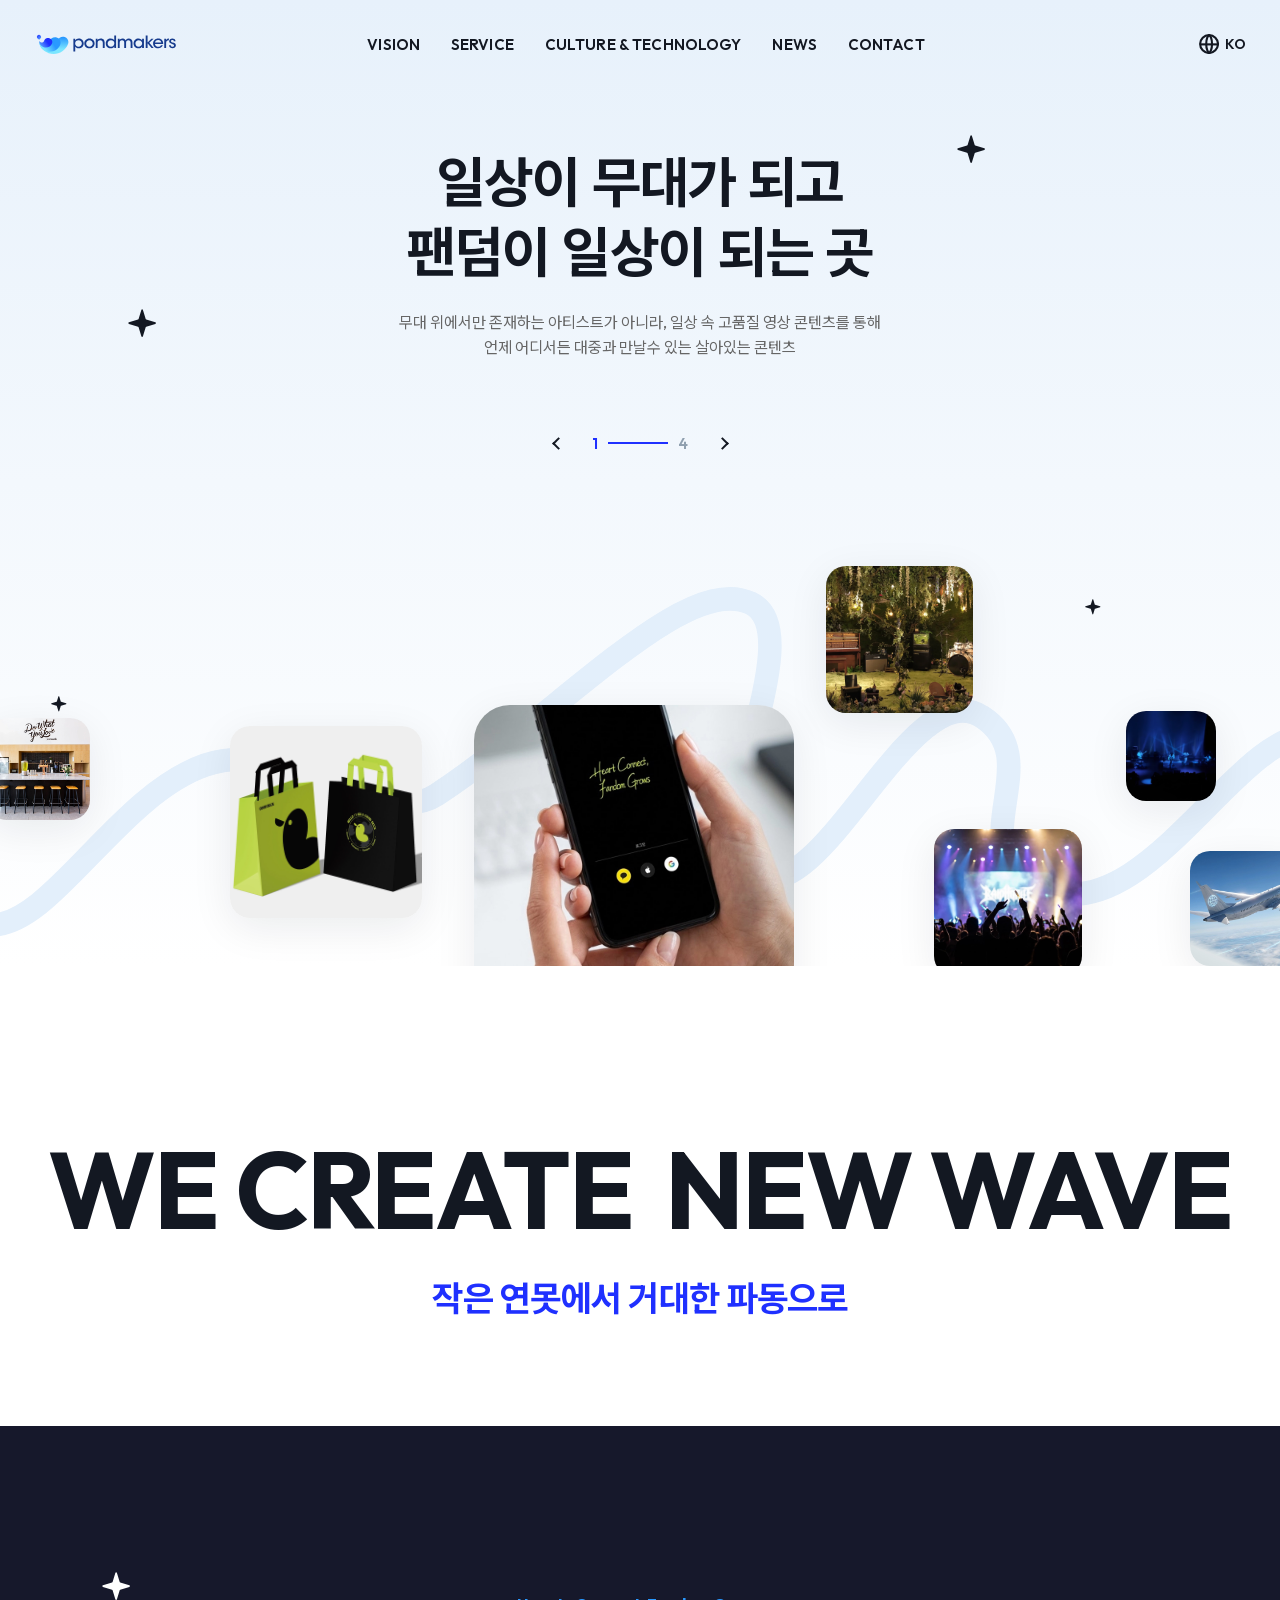
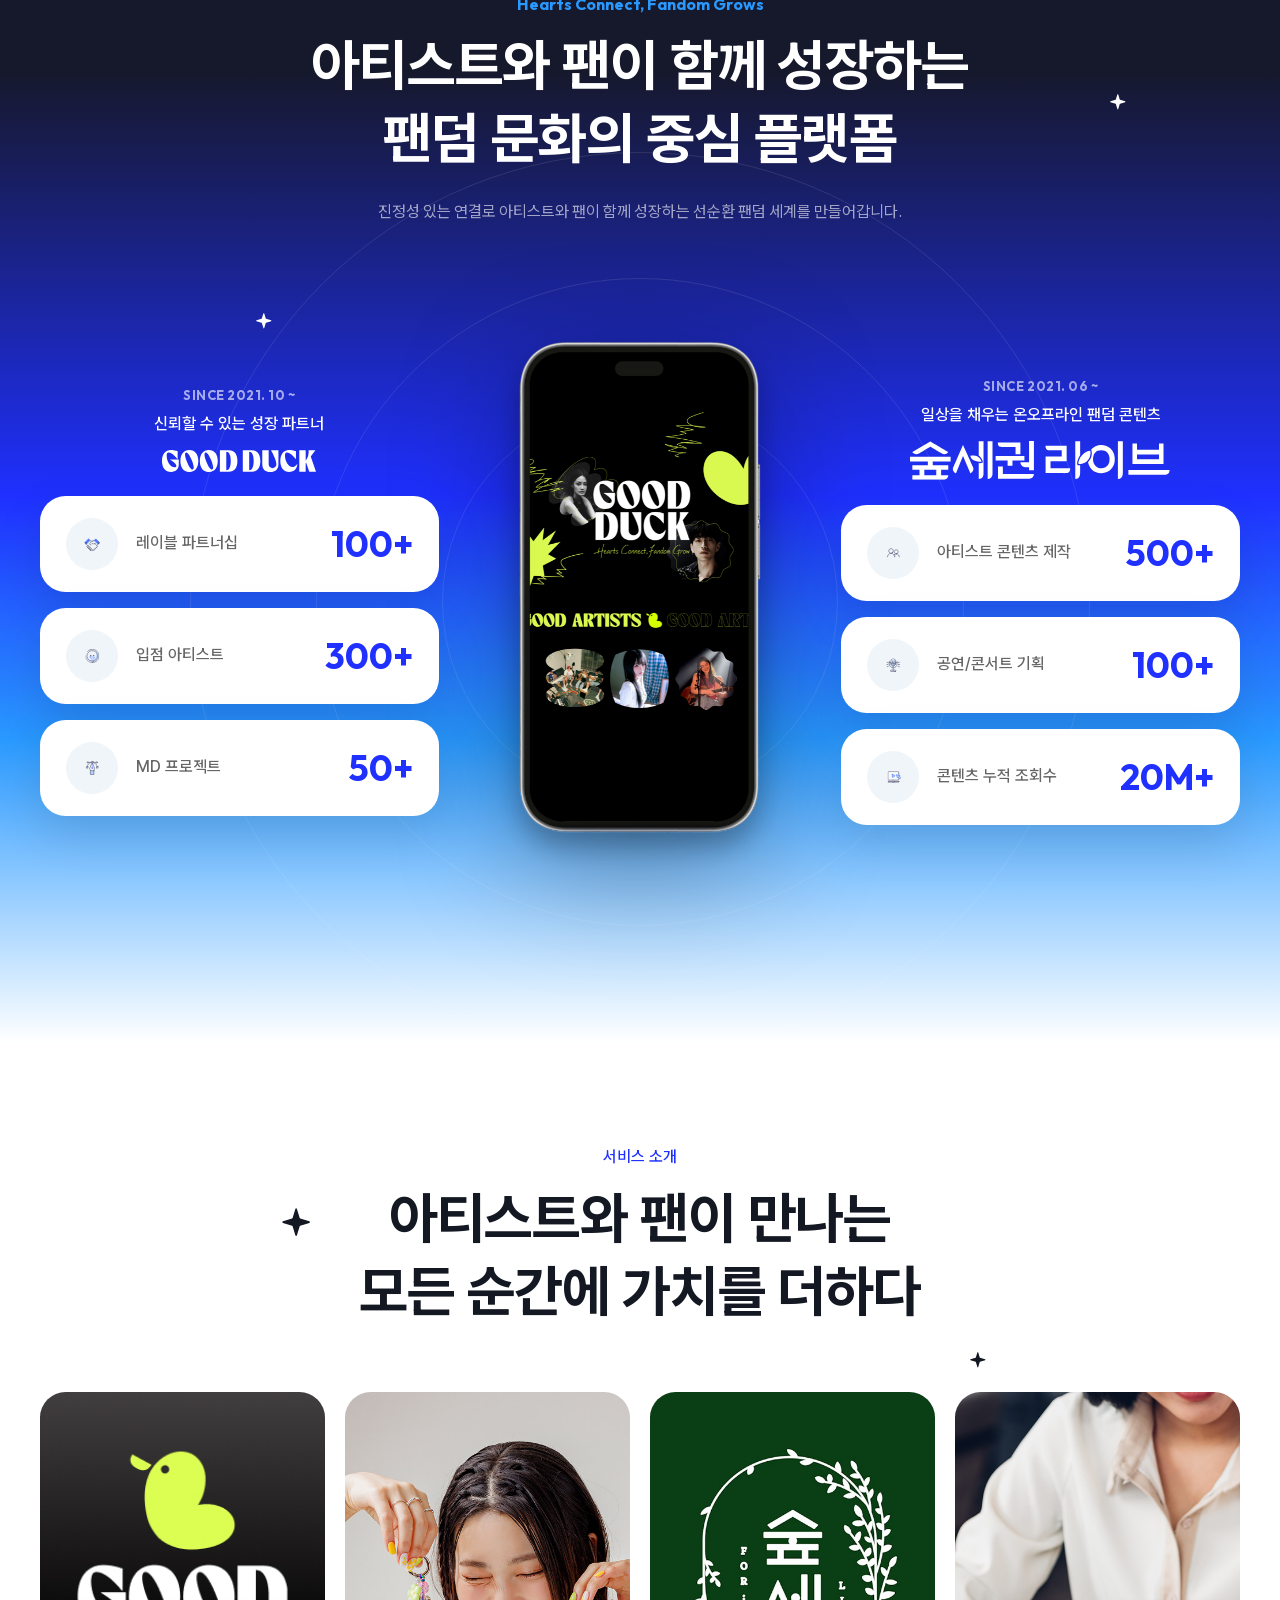
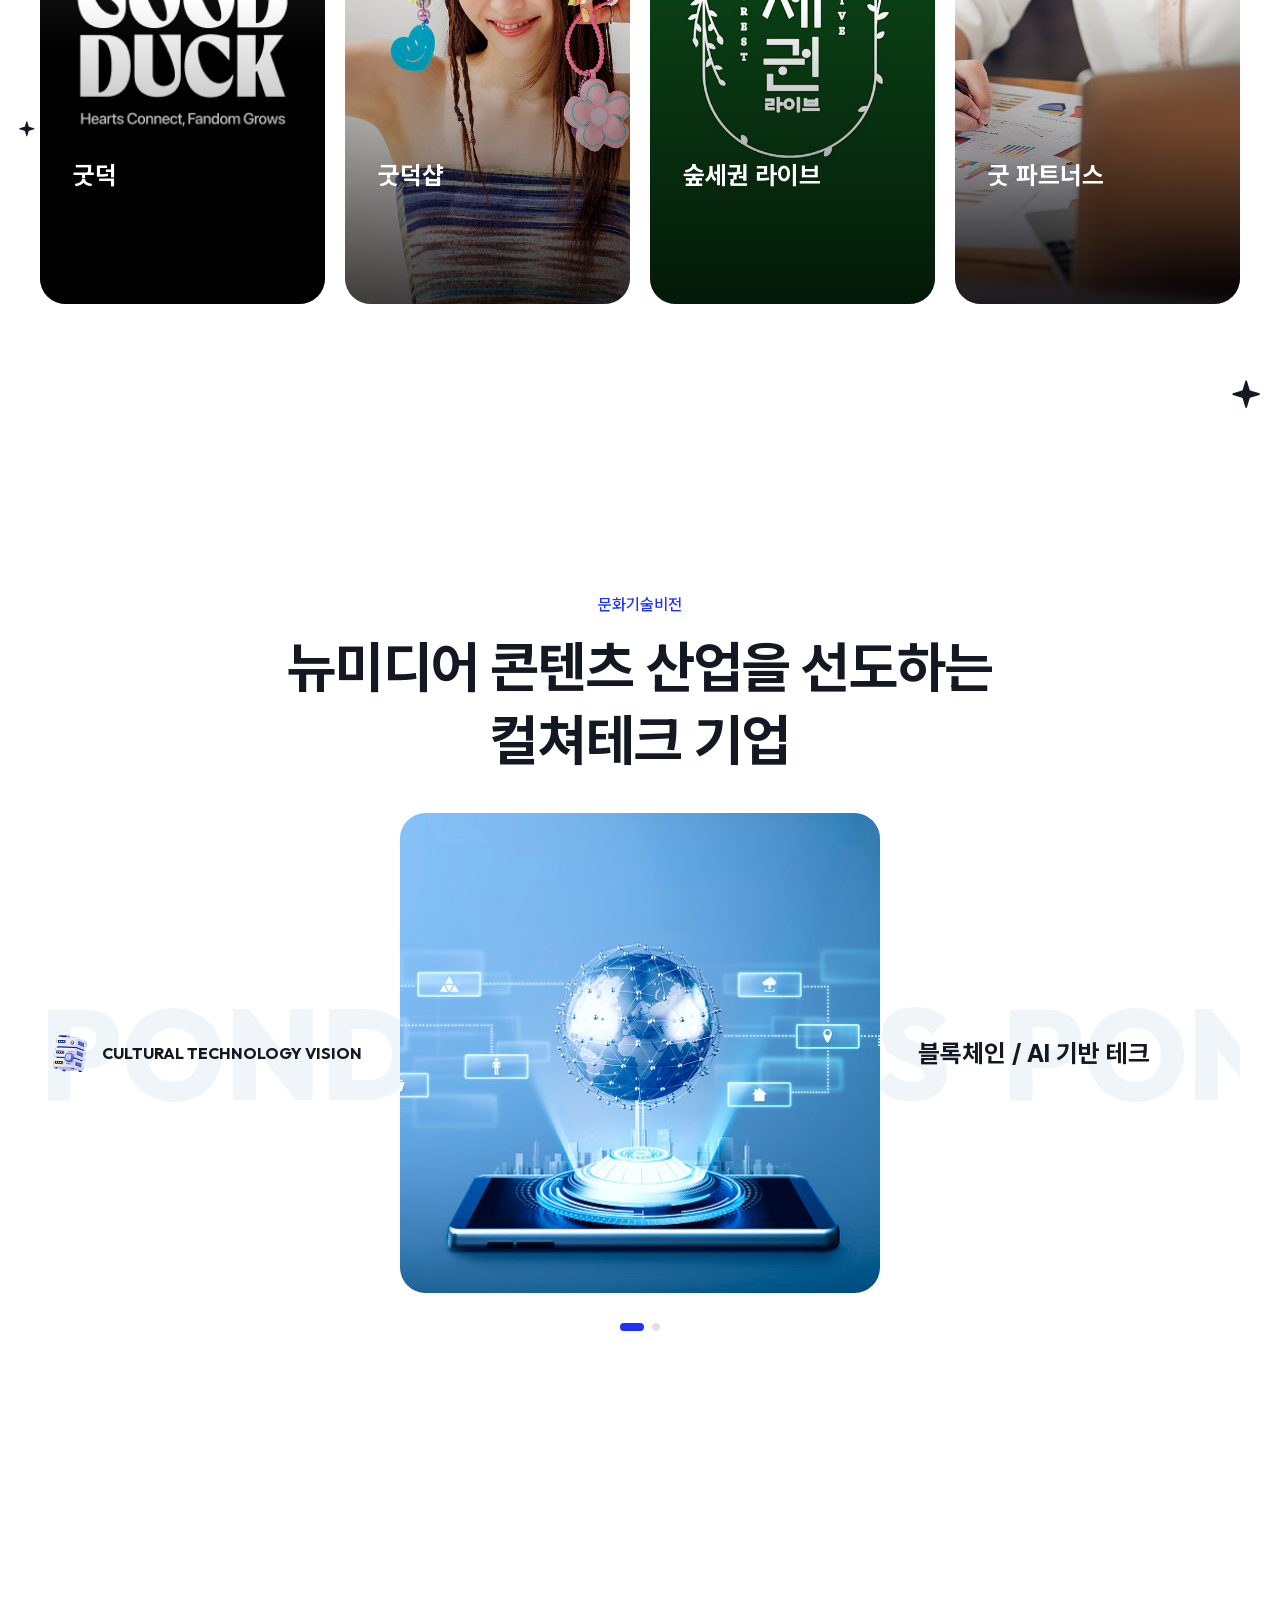
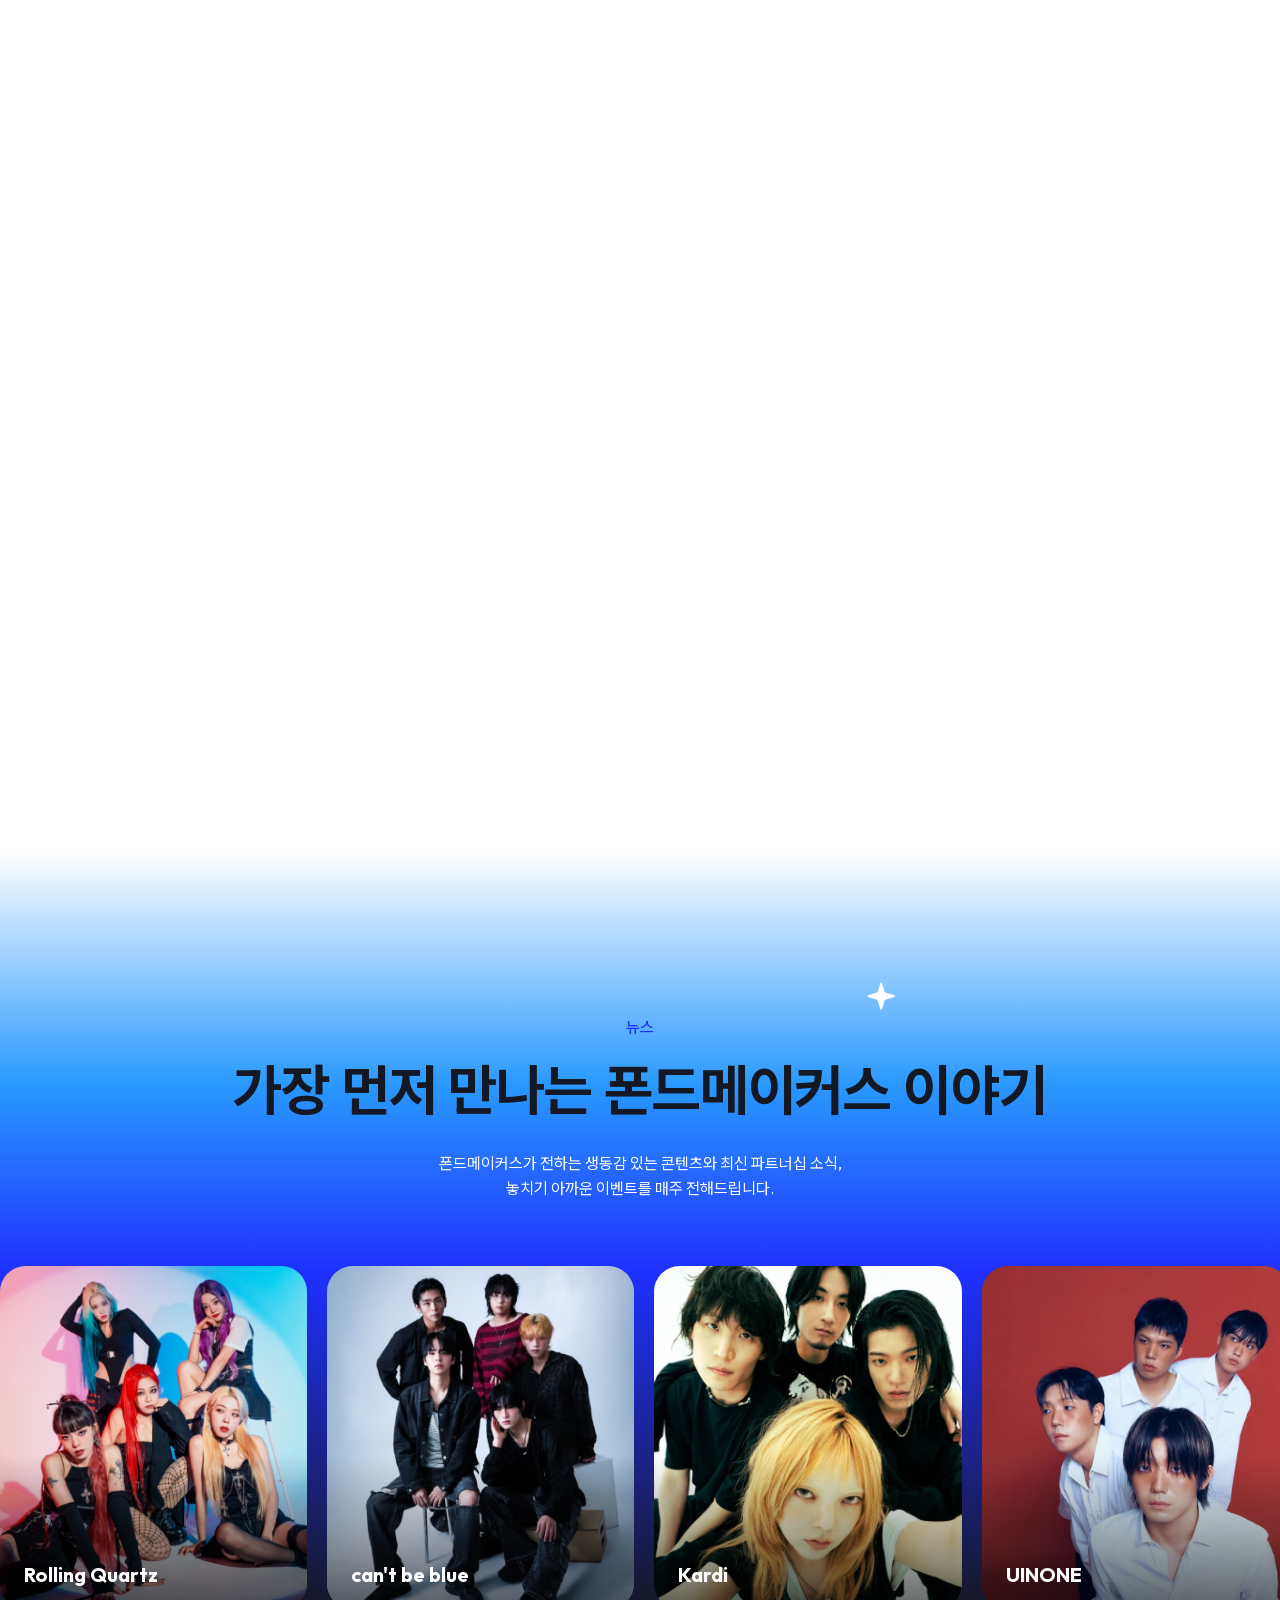
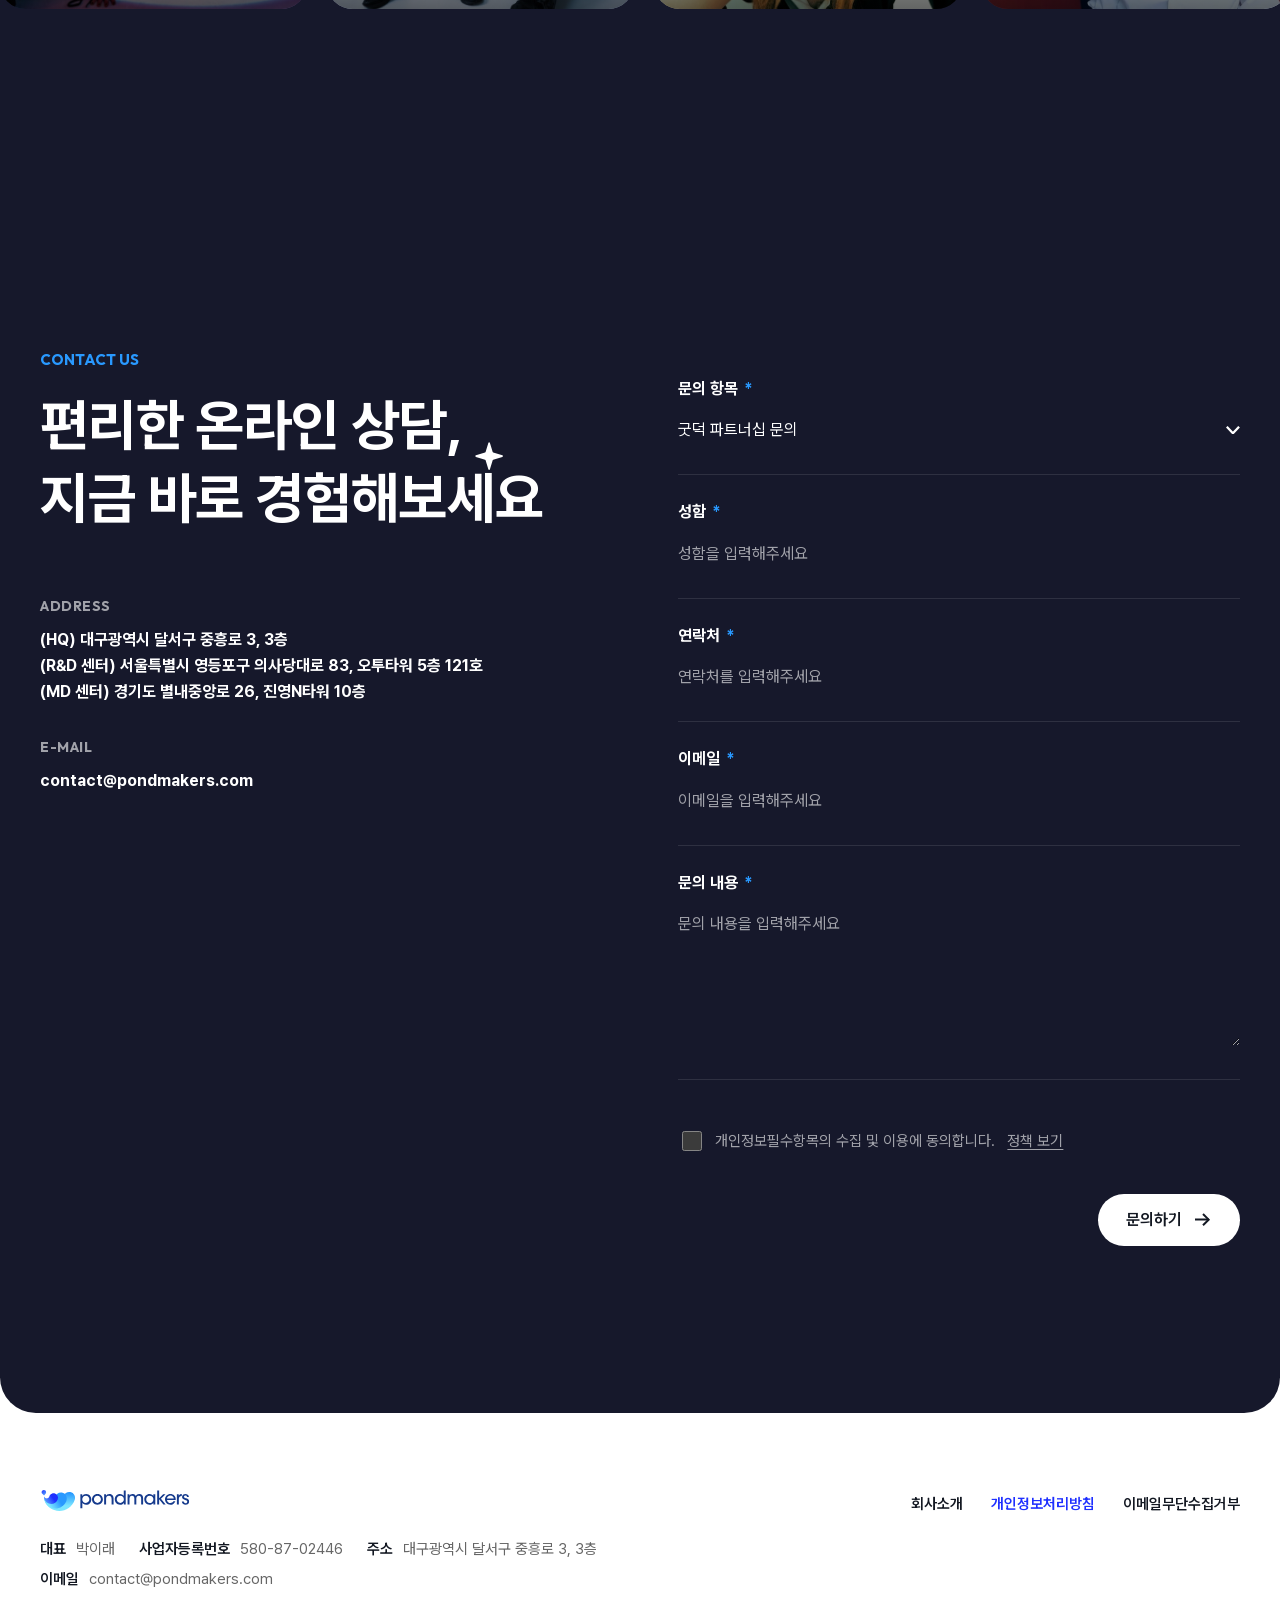
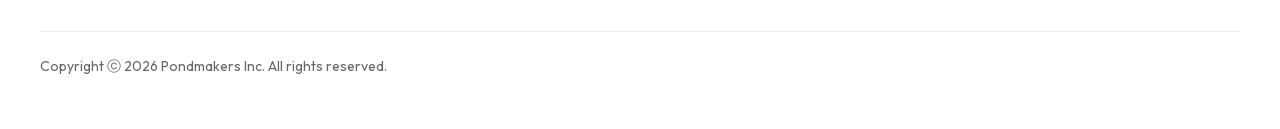
==== index.html @ 94e88de2 "서비스 소개 굿덕 카드 이미지 교체 좁은 화면에서는 로고가 설명 글과 겹치지 않게 카드 위쪽에 작게 둔다.  Co-Authored-By: Claude Opus 5.5 <norepl" ====
<!doctype html>
<html lang="ko" data-lang="ko" data-root="">
<head>
<meta charset="utf-8">
<meta name="viewport" content="width=device-width, initial-scale=1">
<meta name="format-detection" content="telephone=no, address=no, email=no">
<title data-copy="A-01">폰드메이커스</title>
<meta name="description" data-copy="A-02" content="일상이 무대가 되고 팬덤이 일상이 되는 곳. 아티스트와 팬이 함께 성장하는 팬덤 문화 플랫폼 굿덕, 굿덕샵, 숲세권 라이브를 만드는 컬쳐테크 기업 폰드메이커스입니다.">
<link rel="canonical" href="https://www.pondmakers.com/">
<link rel="alternate" hreflang="ko" href="https://www.pondmakers.com/">
<link rel="alternate" hreflang="en" href="https://www.pondmakers.com/en/">
<link rel="alternate" hreflang="ja" href="https://www.pondmakers.com/ja/">
<link rel="alternate" hreflang="x-default" href="https://www.pondmakers.com/en/">
<meta property="og:type" content="website">
<meta property="og:locale" content="ko_KR">
<meta property="og:site_name" data-copy="A-03" content="폰드메이커스">
<meta property="og:title" data-copy="A-03" content="폰드메이커스">
<meta property="og:description" data-copy="A-04" content="작은 연못에서 시작해, 세상을 뒤흔드는 거대한 파동으로.">
<meta property="og:image" content="https://www.pondmakers.com/assets/logo/og-img.jpg">
<meta name="twitter:card" content="summary_large_image">
<meta name="theme-color" content="#FFFFFF" media="(prefers-color-scheme: light)">
<meta name="theme-color" content="#0E1020" media="(prefers-color-scheme: dark)">
<meta name="color-scheme" content="light dark">
<link rel="icon" href="assets/logo/favicon.png">
<link rel="apple-touch-icon" href="assets/logo/favicon.png">
<link rel="preload" href="assets/fonts/outfit/outfit-latin.woff2" as="font" type="font/woff2" crossorigin>
<link rel="stylesheet" href="styles.css">
<style>
/* ---------- 머리글 ---------- */
.hd { position: fixed; inset: 0 0 auto; z-index: 50; padding-top: 12px; transition: padding .4s var(--ease); }
.hd-inner { width: min(1440px, calc(100% - 24px)); margin-inline: auto; height: 64px; padding: 0 12px 0 24px; display: flex; align-items: center; gap: 24px; border-radius: var(--radius-pill); transition: background .4s, box-shadow .4s, width .5s var(--ease); }
.hd.scrolled .hd-inner { width: min(1100px, calc(100% - 24px)); background: var(--glass); box-shadow: var(--shadow-float); backdrop-filter: blur(10px); -webkit-backdrop-filter: blur(10px); }
.logo { flex: none; width: 140px; }
.logo img { width: 100%; height: auto; }
.gnb { flex: 1; display: flex; justify-content: center; gap: clamp(16px, 2.4vw, 40px); }
.gnb a { font: 600 var(--t-15)/1 var(--font-en); color: var(--title); letter-spacing: .01em; padding: 8px 0; position: relative; }
.gnb a::after { content: ""; position: absolute; left: 0; right: 0; bottom: 0; height: 2px; background: var(--accent); transform: scaleX(0); transition: transform .3s var(--ease); }
.gnb a:hover::after, .gnb a.on::after { transform: scaleX(1); }
.hd-side { flex: none; width: 140px; display: flex; justify-content: flex-end; align-items: center; gap: 4px; }
/* 언어 선택: 원본처럼 지구 모양 단추 → KO·EN·JP 목록 */
.lang { position: relative; }
.lang-btn { height: 44px; padding: 0 10px; border: 0; background: none; display: inline-flex; align-items: center; gap: 6px; color: var(--title); font: 600 var(--t-14)/1 var(--font-en); border-radius: var(--radius-pill); }
.lang-btn i { width: 20px; height: 20px; background: currentColor; -webkit-mask: url(assets/img/ic-lang.svg) center/contain no-repeat; mask: url(assets/img/ic-lang.svg) center/contain no-repeat; }
.lang-btn:hover { background: var(--surface); }
.lang-list { position: absolute; right: 0; top: calc(100% + 8px); min-width: 96px; padding: 6px; border-radius: var(--radius-20); background: var(--card); box-shadow: var(--shadow-float); border: 1px solid var(--line-soft); display: grid; gap: 2px; z-index: 5; }
.lang-list[hidden] { display: none; }
.lang-list a { display: block; padding: 10px 14px; border-radius: 12px; font: 600 var(--t-14)/1 var(--font-en); color: var(--text); }
.lang-list a:hover { background: var(--surface); color: var(--title); }
.lang-list a[aria-current="true"] { color: var(--accent); }
.menu-btn { display: none; width: 44px; height: 44px; border: 0; background: none; position: relative; }
.menu-btn span, .menu-btn::before, .menu-btn::after { content: ""; position: absolute; left: 11px; right: 11px; height: 2px; background: var(--title); border-radius: 2px; transition: transform .3s, opacity .3s; }
.menu-btn::before { top: 15px; } .menu-btn span { top: 21px; } .menu-btn::after { top: 27px; }
.menu-open .menu-btn::before { transform: translateY(6px) rotate(45deg); }
.menu-open .menu-btn span { opacity: 0; }
.menu-open .menu-btn::after { transform: translateY(-6px) rotate(-45deg); }

/* ---------- 1. 첫 화면 ---------- */
/* 사진 묶음 높이(38vw)만큼 키워 문구와 겹치지 않게 한다 */
.visual { position: relative; min-height: max(760px, 100svh, calc(480px + 38vw)); padding-top: calc(var(--header-h) + clamp(40px, 7vh, 90px)); background: var(--sky-fade); overflow: hidden; }
.visual .deco i:nth-child(1) { left: 10%; top: 32%; } .visual .deco i:nth-child(2) { right: 23%; top: 14%; }
.visual .deco i:nth-child(3) { left: 4%; top: 72%; } .visual .deco i:nth-child(4) { right: 14%; top: 62%; }
.slides { position: relative; z-index: 2; text-align: center; min-height: clamp(210px, 22vw, 260px); }
.slide { position: absolute; inset: 0; opacity: 0; visibility: hidden; transition: opacity .8s var(--ease), visibility .8s; }
.slide.on { opacity: 1; visibility: visible; }
.slide h1, .slide h2 { font: 700 var(--t-65)/1.25 var(--font-ko); letter-spacing: -0.02em; color: var(--title); }
.slide p { margin-top: 22px; font-size: var(--t-18); color: var(--text); }
.slide h1 span, .slide h2 span, .slide p span { display: inline-block; transform: translateY(30px); opacity: 0; transition: transform 1s var(--ease) .1s, opacity 1s var(--ease) .1s; }
.slide p span { transition-delay: .3s; }
.slide.on h1 span, .slide.on h2 span, .slide.on p span { transform: none; opacity: 1; }
.slide-ctrl { position: relative; z-index: 2; display: flex; justify-content: center; align-items: center; gap: 18px; margin-top: 18px; }
.slide-ctrl button { width: 36px; height: 36px; border: 0; background: none; padding: 0; display: grid; place-items: center; }
.slide-ctrl button::before { content: ""; width: 9px; height: 9px; border: solid var(--title); border-width: 0 0 2px 2px; transform: rotate(45deg); margin-left: 4px; }
.slide-ctrl .next::before { transform: rotate(-135deg); margin: 0 4px 0 0; }
.slide-count { display: flex; align-items: center; gap: 10px; font: 600 var(--t-15)/1 var(--font-en); color: var(--accent); }
.slide-count em { width: 60px; height: 2px; background: var(--line); position: relative; overflow: hidden; }
.slide-count em::after { content: ""; position: absolute; inset: 0; background: var(--accent); transform-origin: left; transform: scaleX(0); }
.slide-count.run em::after { animation: bar 5s linear forwards; }
@keyframes bar { to { transform: scaleX(1); } }
.slide-count b { font-weight: 600; color: var(--muted); }

.collage { position: absolute; left: 0; right: 0; bottom: 0; height: clamp(300px, 38vw, 560px); }
.collage svg { position: absolute; left: 0; bottom: 6%; width: 100%; height: auto; }
.collage svg path { stroke: var(--wave); stroke-dasharray: 3200; stroke-dashoffset: 3200; animation: draw 3s var(--ease) .3s forwards; }
@keyframes draw { to { stroke-dashoffset: 0; } }
.collage figure { position: absolute; overflow: hidden; opacity: 0; transform: translateY(60px); animation: rise 1.2s var(--ease) forwards; box-shadow: var(--shadow-float); }
.collage img { width: 100%; height: 100%; object-fit: cover; }
@keyframes rise { to { opacity: 1; transform: none; } }
/* 원본 배치: 왼쪽 아래 작은 사진부터 오른쪽 위 사진까지 */
.collage .p1 { left: -1%; bottom: 30%; width: 8%; aspect-ratio: 1; border-radius: var(--radius-20); animation-delay: .1s; }
.collage .p2 { left: 18%; bottom: 10%; width: 15%; aspect-ratio: 1; border-radius: var(--radius-20); animation-delay: .3s; }
.collage .p3 { left: 37%; bottom: -12%; width: 25%; aspect-ratio: 1; border-radius: var(--radius-40); animation-delay: .4s; }
.collage .p4 { left: 64.5%; bottom: 52%; width: 11.5%; aspect-ratio: 1; border-radius: var(--radius-20); animation-delay: .6s; }
.collage .p5 { left: 73%; bottom: -2%; width: 11.5%; aspect-ratio: 1; border-radius: var(--radius-20); animation-delay: .8s; }
.collage .p6 { right: 5%; bottom: 34%; width: 7%; aspect-ratio: 1; border-radius: var(--radius-20); animation-delay: 1s; }
.collage .p7 { right: -2%; bottom: 0; width: 9%; aspect-ratio: 1; border-radius: var(--radius-20); animation-delay: 1.1s; }

/* ---------- 2. 비전 ---------- */
.about-top { position: relative; padding: var(--space-xl) 0 var(--space-lg); text-align: center; overflow: hidden; }
.about-top .big { display: flex; justify-content: center; align-items: center; flex-wrap: wrap; gap: 0 .3em; font: 700 clamp(44px, 8.4vw, 150px)/1.05 var(--font-en); color: var(--title); letter-spacing: -0.02em; text-transform: uppercase; }
.about-top .big .ko { display: block; width: 100%; order: 3; margin-top: 28px; font: 700 var(--t-40)/1.4 var(--font-ko); letter-spacing: -0.02em; color: var(--accent); }
.about-bottom { position: relative; padding: var(--space-xl) 0 var(--space-xl); background: var(--gradient); color: var(--on-inverse); overflow: hidden; }
.about-bottom .deco i:nth-child(1) { left: 8%; top: 12%; } .about-bottom .deco i:nth-child(2) { right: 12%; top: 22%; } .about-bottom .deco i:nth-child(3) { left: 20%; top: 40%; }
.about-bottom .eyebrow { font-family: var(--font-en); font-weight: 700; color: var(--on-inverse-accent); }
.about-bottom .title p { color: var(--on-inverse-muted); }
.stats { position: relative; display: grid; grid-template-columns: 1fr minmax(220px, 300px) 1fr; align-items: center; gap: clamp(24px, 4vw, 70px); margin-top: var(--space-lg); }
.stats .circle { position: absolute; left: 50%; top: 50%; translate: -50% -50%; width: min(900px, 90%); aspect-ratio: 1; pointer-events: none; }
.stats .circle span { position: absolute; inset: 0; border: 1px solid var(--on-inverse-line); border-radius: 50%; }
.stats .circle span:nth-child(2) { inset: 14%; } .stats .circle span:nth-child(3) { inset: 28%; }
.mockup { position: relative; grid-column: 2; grid-row: 1 / span 2; }
.mockup img { width: 100%; height: auto; filter: drop-shadow(0 30px 60px rgba(0,0,0,.35)); }
.stat-col { position: relative; display: grid; gap: 16px; }
.stat-col.left { grid-column: 1; grid-row: 1 / span 2; }
.stat-col.right { grid-column: 3; grid-row: 1 / span 2; }
.stat-label { text-align: center; margin-bottom: 8px; }
.stat-label em { display: block; font: 700 var(--t-13)/1 var(--font-en); font-style: normal; color: var(--on-inverse-muted); letter-spacing: .04em; }
.stat-label p { margin-top: 10px; font: 500 var(--t-18)/1.5 var(--font-ko); color: var(--on-inverse); }
.stat-label img { height: 22px; width: auto; margin: 14px auto 0; }
.stat-label img.live { height: 40px; }
.stat { display: flex; align-items: center; gap: 18px; padding: 22px 26px; border-radius: var(--radius-30); background: var(--card); color: var(--title); box-shadow: var(--shadow-card); }
.stat figure { flex: none; width: 52px; height: 52px; border-radius: 50%; background: var(--icon-ground); display: grid; place-items: center; }
.stat figure img { width: 28px; height: 28px; }
.stat dl { flex: 1; display: flex; align-items: center; justify-content: space-between; gap: 10px; }
.stat dt { font: 500 var(--t-16)/1.4 var(--font-ko); color: var(--text); }
.stat dd { font: 700 var(--t-40)/1 var(--font-en); color: var(--accent); white-space: nowrap; }

/* ---------- 3. 서비스 ---------- */
.service { position: relative; padding: var(--space-lg) 0 var(--space-xl); }
.service .deco i:nth-child(1) { left: 22%; top: 16%; } .service .deco i:nth-child(2) { right: 23%; top: 30%; } .service .deco i:nth-child(3) { left: 1.5%; top: 66%; } .service .deco i:nth-child(4) { right: 1.5%; bottom: 6%; }
.cards { display: flex; gap: 20px; height: clamp(420px, 40vw, 600px); margin-top: var(--space-md); }
.card { position: relative; flex: 1; min-width: 0; border-radius: var(--radius-30); overflow: hidden; color: var(--on-inverse); transition: flex 1s var(--ease); isolation: isolate; }
.card .bg { position: absolute; inset: 0; z-index: -1; background: center/cover no-repeat; transition: transform 1.2s var(--ease); }
.card .bg::after { content: ""; position: absolute; inset: 0; background: linear-gradient(180deg, transparent 40%, var(--photo-shade) 100%); }
.card:nth-child(1) .bg { background-image: url(assets/img/service01.jpg); }
.card:nth-child(2) .bg { background-image: url(assets/img/service02.jpg); }
.card:nth-child(3) .bg { background-image: url(assets/img/service03.jpg); }
.card:nth-child(4) .bg { background-image: url(assets/img/service04.jpg); }
.card-text { position: absolute; left: 0; right: 0; bottom: 0; padding: clamp(22px, 2.6vw, 40px); display: flex; flex-direction: column; gap: 14px; }
.card h3 { font: 700 var(--t-28)/1.3 var(--font-ko); color: var(--on-inverse); }
.card p { font: 400 var(--t-17)/1.6 var(--font-ko); color: var(--on-inverse); max-height: 0; opacity: 0; overflow: hidden; transition: max-height .8s var(--ease), opacity .6s; }
.card .btn { align-self: flex-start; opacity: 0; transform: translateY(10px); transition: opacity .5s, transform .5s var(--ease); }
@media (hover: hover) and (pointer: fine) {
  .cards:hover .card { flex: .8; }
  .cards .card:hover { flex: 2.2; }
  .card:hover .bg { transform: scale(1.05); }
  .card:hover p { max-height: 10em; opacity: 1; }  /* 한국어 설명이 1100px 폭에서 6줄까지 간다 */
  .card:hover .btn { opacity: 1; transform: none; }
}
@media (hover: none), (pointer: coarse) {
  .card p { max-height: none; opacity: 1; }
  .card .btn { opacity: 1; transform: none; }
}

/* ---------- 4. 문화기술비전: 스크롤에 따라 두 장면이 바뀐다 ---------- */
.tech { position: relative; height: 220vh; }
.tech-stick { position: sticky; top: 0; height: 100svh; min-height: 640px; display: flex; flex-direction: column; justify-content: center; overflow: hidden; padding-top: var(--header-h); }
.tech-stage { position: relative; display: grid; grid-template-columns: 1fr minmax(240px, 480px) 1fr; align-items: center; gap: clamp(16px, 3vw, 50px); margin-top: clamp(24px, 4vh, 50px); }
.marquee { position: absolute; left: 0; right: 0; top: 50%; translate: 0 -50%; overflow: hidden; pointer-events: none; }
.marquee ul { display: flex; width: max-content; animation: flow 60s linear infinite; }
.marquee li { font: 800 clamp(70px, 10vw, 170px)/1 var(--font-en); color: var(--surface); text-transform: uppercase; padding-right: .4em; white-space: nowrap; }
@keyframes flow { to { transform: translateX(-50%); } }
.tech-col { position: relative; min-height: 4em; }
.tech-col > * { position: absolute; inset: 0; display: flex; align-items: center; opacity: 0; transform: translateY(20px); transition: opacity .7s var(--ease), transform .7s var(--ease); }
.tech-col > .on { opacity: 1; transform: none; }
.tech-tags > * { justify-content: flex-end; gap: 12px; font: 700 var(--t-16)/1.3 var(--font-en); color: var(--title); text-align: right; }
.tech-tags img { width: 40px; height: 40px; }
.tech-titles > * { font: 700 var(--t-28)/1.4 var(--font-ko); color: var(--title); }
.tech-thumbs { position: relative; aspect-ratio: 1; }
.tech-thumbs figure { position: absolute; inset: 0; border-radius: var(--radius-30); overflow: hidden; opacity: 0; transform: scale(.94); transition: opacity .8s var(--ease), transform .8s var(--ease); }
.tech-thumbs figure.on { opacity: 1; transform: none; }
.tech-thumbs img { width: 100%; height: 100%; object-fit: cover; }
.tech-dots { display: flex; justify-content: center; gap: 8px; margin-top: 30px; }
.tech-dots i { width: 8px; height: 8px; border-radius: 50%; background: var(--line); transition: background .3s, width .3s; }
.tech-dots i.on { width: 24px; border-radius: 4px; background: var(--accent); }

/* ---------- 5. 뉴스 ---------- */
.news { position: relative; padding: var(--space-xl) 0 var(--space-xl); background: var(--gradient-up); overflow: hidden; }
.news .deco i { right: 30%; top: 14%; }
.news .title .eyebrow { color: var(--accent); }
.news .title p { color: var(--on-inverse); }
.news-track { display: flex; gap: 20px; margin-top: var(--space-md); padding: 0 var(--gutter) 10px; overflow-x: auto; scroll-snap-type: x proximity; scrollbar-width: none; cursor: grab; }
.news-track::-webkit-scrollbar { display: none; }
.news-track.drag { cursor: grabbing; scroll-snap-type: none; }
.news-track.drag a { pointer-events: none; }
.news-item { flex: none; width: clamp(240px, 24vw, 340px); scroll-snap-align: start; }
.news-item a { position: relative; display: block; aspect-ratio: 340 / 380; border-radius: var(--radius-30); overflow: hidden; background: var(--navy); }
.news-item img { width: 100%; height: 100%; object-fit: cover; transition: transform 1s var(--ease); -webkit-user-drag: none; user-select: none; }
.news-item a::after { content: ""; position: absolute; inset: 0; background: linear-gradient(180deg, transparent 55%, var(--photo-shade) 100%); }
.news-item strong { position: absolute; left: 24px; right: 24px; bottom: 22px; z-index: 1; font: 700 var(--t-22)/1.3 var(--font-en); color: var(--on-inverse); }
.news-item a:hover img { transform: scale(1.05); }
.news-empty { color: var(--on-inverse-muted); text-align: center; padding: 40px 0; width: 100%; }

/* ---------- 6. 문의 ---------- */
.inquiry { background: var(--inverse); color: var(--on-inverse); color-scheme: dark; padding: var(--space-xl) 0; border-radius: 0 0 var(--radius-40) var(--radius-40); }
.inquiry .wrap { display: grid; grid-template-columns: 1fr 1fr; gap: clamp(40px, 6vw, 120px); }
.inquiry-info { position: relative; }
.inquiry-sticky { position: sticky; top: calc(var(--header-h) + 40px); }
.inquiry-sticky .deco { inset: auto; left: clamp(300px, 34vw, 480px); top: 90px; width: 29px; height: 29px; position: absolute; }
.inquiry .eyebrow { display: block; font: 700 var(--t-15)/1 var(--font-en); color: var(--on-inverse-accent); margin-bottom: 22px; }
.inquiry h2 { font: 700 var(--t-65)/1.3 var(--font-ko); color: var(--on-inverse); letter-spacing: -0.02em; }
.inquiry-list { margin-top: clamp(40px, 5vw, 80px); display: grid; gap: 36px; }
.inquiry-list i { display: block; font: 700 var(--t-14)/1 var(--font-en); font-style: normal; color: var(--on-inverse-muted); margin-bottom: 14px; letter-spacing: .04em; }
.inquiry-list p, .inquiry-list a { display: block; font: 700 var(--t-18)/1.6 var(--font-ko); color: var(--on-inverse); }
.form-row { padding: 26px 0; border-bottom: 1px solid var(--on-inverse-line); }
.form-row > label, .form-row > .label { display: block; font: 700 var(--t-18)/1.4 var(--font-ko); color: var(--on-inverse); margin-bottom: 12px; }
.form-row .mark { color: var(--on-inverse-accent); font-style: normal; margin-left: 2px; }
.form-row input, .form-row textarea, .form-row select { width: 100%; border: 0; background: none; color: var(--on-inverse); font: 400 var(--t-16)/1.5 var(--font-ko); padding: 6px 0; }
.form-row input::placeholder, .form-row textarea::placeholder { color: var(--on-inverse-muted); }
.form-row textarea { min-height: 140px; resize: vertical; }
.form-row select { appearance: none; -webkit-appearance: none; background: url(assets/img/arrow-select_w.svg) right center / 14px no-repeat; padding-right: 30px; cursor: pointer; }
.form-row :focus { outline: none; }
.form-row:focus-within { border-bottom-color: var(--on-inverse-accent); }
.form-row.hp { position: absolute; left: -9999px; }
.agree { display: flex; align-items: center; gap: 12px; flex-wrap: wrap; padding: 26px 0 0; font: 400 var(--t-15)/1.5 var(--font-ko); color: var(--on-inverse-muted); }
.agree label { display: inline-flex; align-items: center; gap: 10px; cursor: pointer; }
.agree input { width: 20px; height: 20px; accent-color: var(--accent); }
.agree button { border: 0; background: none; padding: 0; color: var(--on-inverse-muted); font: inherit; text-decoration: underline; text-underline-offset: 3px; }
.captcha { padding-top: 22px; min-height: 0; }
.form-foot { display: flex; justify-content: flex-end; align-items: center; gap: 16px; margin-top: 40px; }
.form-msg { flex: 1; font: 500 var(--t-15)/1.5 var(--font-ko); color: var(--on-inverse-accent); }
.form-msg a { text-decoration: underline; }

/* 개인정보 안내 창 */
dialog.policy { border: 0; padding: 0; border-radius: var(--radius-30); width: min(600px, calc(100% - 32px)); max-height: 80vh; background: var(--card); color: var(--text); }
dialog.policy::backdrop { background: var(--scrim); }
.policy-inner { padding: clamp(28px, 4vw, 48px); overflow-y: auto; max-height: calc(80vh - 70px); }
.policy strong { display: block; font: 700 var(--t-22)/1.4 var(--font-ko); color: var(--title); margin-bottom: 20px; }
.policy dt { font: 700 var(--t-16)/1.5 var(--font-ko); color: var(--title); margin-top: 18px; }
.policy dd { margin-top: 6px; font: 400 var(--t-15)/1.7 var(--font-ko); }
.policy .close { display: block; width: 100%; height: 70px; border: 0; border-top: 1px solid var(--line-soft); background: var(--card); font: 600 var(--t-16)/1 var(--font-ko); color: var(--title); }

/* ---------- 바닥글 ---------- */
.ft { padding: clamp(50px, 6vw, 90px) 0 clamp(40px, 4vw, 60px); color: var(--text); }
.ft-top { display: flex; justify-content: space-between; align-items: flex-start; gap: 30px; flex-wrap: wrap; }
.ft-logo { width: 150px; margin-bottom: 26px; }
.ft address { font-style: normal; display: grid; gap: 6px; font: 400 var(--t-15)/1.6 var(--font-ko); }
.ft address p { display: flex; flex-wrap: wrap; gap: 4px 24px; }
.ft address i { font-style: normal; color: var(--title); font-weight: 600; margin-right: 10px; }
.ft-menu { display: flex; gap: 28px; flex-wrap: wrap; }
.ft-menu a { font: 600 var(--t-15)/1 var(--font-ko); color: var(--title); }
.ft-menu li:nth-child(2) a { color: var(--accent); }
.ft-copy { margin-top: 40px; padding-top: 24px; border-top: 1px solid var(--line-soft); font: 400 var(--t-14)/1.5 var(--font-en); color: var(--text); }

.top-btn { position: fixed; right: clamp(16px, 2.5vw, 40px); bottom: clamp(16px, 2.5vw, 40px); z-index: 40; width: 60px; height: 60px; border-radius: 50%; border: 0; background: var(--inverse) url(assets/img/arrow-top.svg) center 14px / 18px no-repeat; color: var(--on-inverse); font: 700 11px/1 var(--font-en); padding-top: 22px; border: 1px solid var(--on-inverse-line); opacity: 0; visibility: hidden; transition: opacity .3s, visibility .3s; box-shadow: var(--shadow-float); }
.top-btn.show { opacity: 1; visibility: visible; }

/* ---------- 좁은 화면 ---------- */
@media (max-width: 1023px) {
  :root { --header-h: 72px; }
  .hd-inner { height: 56px; padding: 0 6px 0 18px; }
  .hd.scrolled .hd-inner { width: calc(100% - 24px); }
  .logo { width: 120px; }
  .hd-side { width: auto; margin-left: auto; }
  .menu-btn { display: block; }
  .gnb { position: fixed; inset: 0; z-index: -1; flex-direction: column; justify-content: center; align-items: center; gap: 30px; background: var(--bg); opacity: 0; visibility: hidden; transition: opacity .3s, visibility .3s; }
  .gnb a { font-size: 22px; }
  .menu-open .gnb { opacity: 1; visibility: visible; }
  /* 흐림 효과가 있으면 fixed 메뉴가 알약 안에 갇히므로 메뉴를 여는 동안은 끈다 */
  .menu-open .hd-inner { background: none !important; box-shadow: none !important; backdrop-filter: none !important; -webkit-backdrop-filter: none !important; }
  .stats { grid-template-columns: 1fr 1fr; }
  .mockup { grid-column: 1 / -1; grid-row: 1; width: min(260px, 60%); margin-inline: auto; }
  .stat-col.left { grid-column: 1; grid-row: 2; }
  .stat-col.right { grid-column: 2; grid-row: 2; }
  .cards { flex-direction: column; height: auto; }
  .card { height: 360px; flex: none; }
  /* 굿덕 로고 그림이 아래 설명 글과 겹치지 않게 위쪽에 작게. 바깥 배경은 그림 가장자리 색(위 회색→아래 검정)을 이어 붙인다 */
  .card:nth-child(1) .bg { background: url(assets/img/service01.jpg) center top / auto 52% no-repeat, linear-gradient(180deg, #433f40, #000 27%); }
  .inquiry .wrap { grid-template-columns: 1fr; }
  .tech-col { min-height: 7em; }
  .tech-tags > * { font-size: var(--t-14); }
  .inquiry-sticky { position: static; }
  .inquiry-sticky .deco { left: auto; right: 0; top: 40px; }
}
@media (max-width: 760px) {
  .visual { min-height: 700px; }
  .collage { height: 300px; }
  .collage .p1, .collage .p6 { display: none; }
  .collage .p2 { left: 2%; width: 26%; bottom: 22%; }
  .collage .p3 { left: 30%; width: 42%; bottom: -6%; }
  .collage .p4 { left: 70%; width: 22%; bottom: 58%; }
  .collage .p5 { left: 76%; width: 22%; bottom: 8%; }
  .collage .p7 { display: none; }
  .slides { min-height: 270px; }
  .slide p { font-size: 14px; margin-top: 16px; }
  .visual .deco i:nth-child(1) { left: 4%; top: 52%; }
  .stats { grid-template-columns: 1fr; }
  .stat-col.left, .stat-col.right { grid-column: 1; grid-row: auto; }
  .stat { padding: 18px 20px; }
  .tech { height: 200vh; }
  .tech-stage { grid-template-columns: 1fr; text-align: center; gap: 14px; }
  .tech-thumbs { order: 1; width: min(320px, 80%); margin-inline: auto; }
  .tech-tags { order: 2; } .tech-titles { order: 3; }
  .tech-col { min-height: 3em; }
  .tech-tags > *, .tech-titles > * { justify-content: center; text-align: center; }
  .ft address p { flex-direction: column; }
}
</style>
</head>
<body>
<a class="skip" href="#main" data-copy="K-01">본문 바로가기</a>

<header class="hd" id="hd">
  <div class="hd-inner">
    <a class="logo" href="./" data-copy-aria="K-02" aria-label="폰드메이커스 처음으로"><img class="logo-light" src="assets/logo/logo.svg" alt="pondmakers" width="140" height="21"><img class="logo-dark" src="assets/logo/logo-white.svg" alt="pondmakers" width="140" height="21"></a>
    <nav class="gnb" id="gnb" data-copy-aria="K-03" aria-label="주 메뉴">
      <a href="#section02" data-copy="B-01">VISION</a>
      <a href="#section03" data-copy="B-02">SERVICE</a>
      <a href="#section04" data-copy="B-03">CULTURE &amp; TECHNOLOGY</a>
      <a href="#section05" data-copy="B-04">NEWS</a>
      <a href="#section06" data-copy="B-05">CONTACT</a>
    </nav>
    <div class="hd-side">
      <div class="lang" id="lang">
        <button class="lang-btn" type="button" id="lang-btn" aria-expanded="false" aria-controls="lang-list" data-copy-aria="K-19" aria-label="언어 선택"><i aria-hidden="true"></i><span id="lang-now">KO</span></button>
        <ul class="lang-list" id="lang-list" hidden>
          <li><a data-lang-link="ko" href="./" hreflang="ko" lang="ko">KO</a></li>
          <li><a data-lang-link="en" href="en/" hreflang="en" lang="en">EN</a></li>
          <li><a data-lang-link="ja" href="ja/" hreflang="ja" lang="ja">JP</a></li>
        </ul>
      </div>
      <button class="menu-btn" type="button" id="menu-btn" data-copy-aria="K-04" aria-label="메뉴 열기" aria-expanded="false" aria-controls="gnb"><span></span></button>
    </div>
  </div>
</header>

<main id="main">
  <!-- 1. 첫 화면: 문구 네 장이 5초마다 넘어간다 -->
  <section id="section01" class="visual" aria-roledescription="carousel" data-copy-aria="K-06" aria-label="소개">
    <div class="deco" aria-hidden="true"><i></i><i></i><i class="s"></i><i class="s"></i></div>
    <div class="wrap slides" id="slides">
      <div class="slide on"><h1><span data-copy="C-01">일상이 무대가 되고<br>팬덤이 일상이 되는 곳</span></h1><p><span data-copy="C-02">무대 위에서만 존재하는 아티스트가 아니라, 일상 속 고품질 영상 콘텐츠를 통해<br>언제 어디서든 대중과 만날수 있는 살아있는 콘텐츠</span></p></div>
      <div class="slide"><h2><span data-copy="C-03">당신의 응원이 아티스트의<br>내일이 되는 가장 확실한 방법</span></h2><p><span data-copy="C-04">팬의 응원을 아티스트의 미래로 바꾸는 가장 현실적인 방법,<br>폰드메이커스는 그 사이를 잇는 연결고리입니다.</span></p></div>
      <div class="slide"><h2><span data-copy="C-05">작은 연못에서 시작해,<br>세상을 뒤흔드는 거대한 파동으로</span></h2><p><span data-copy="C-06">작은 움직임이 모여 큰 변화를 만들 듯,<br>폰드메이커스는 성장의 잠재력과 사회적 영향력을 함께 확장해 나갑니다.</span></p></div>
      <div class="slide"><h2><span data-copy="C-07">Boundaries Blurred,<br>Music Empowered</span></h2><p><span data-copy="C-08">기술은 경계를 허물고, 그 안에서 음악은 더 강력한 힘을 얻습니다.<br>폰드메이커스는 제약 없는 창작과 아티스트의 권한 강화를 통해 그 변화를 이끕니다.</span></p></div>
    </div>
    <div class="slide-ctrl">
      <button class="prev" type="button" id="slide-prev" data-copy-aria="K-07" aria-label="이전 문구"></button>
      <span class="slide-count" id="slide-count"><span id="slide-now">1</span><em></em><b>4</b></span>
      <button class="next" type="button" id="slide-next" data-copy-aria="K-08" aria-label="다음 문구"></button>
    </div>
    <div class="collage" aria-hidden="true">
      <svg viewBox="0 0 1904 521" fill="none" preserveAspectRatio="none"><path d="M-11.5 502.609C77.3 502.609 176 309.608 305 265.109C434 220.61 570.979 361.13 649.5 309.109C839.658 183.129 1019.5 -21.8908 1116.5 24.1091C1213.5 70.109 1025.5 382.109 1125.5 429.109C1225.5 476.109 1356 124.608 1461 193.109C1566 261.61 1411.5 398.609 1558.5 450.609C1705.5 502.609 1838.5 220.61 1947.5 220.61" stroke-width="35" stroke-linecap="round"/></svg>
      <figure class="p1"><img src="assets/img/visual01.jpg" alt=""></figure>
      <figure class="p2"><img src="assets/img/visual02.jpg" alt=""></figure>
      <figure class="p3"><img src="assets/img/visual03.jpg" alt=""></figure>
      <figure class="p4"><img src="assets/img/visual04.jpg" alt=""></figure>
      <figure class="p5"><img src="assets/img/visual06.jpg" alt=""></figure>
      <figure class="p6"><img src="assets/img/visual05.jpg" alt=""></figure>
      <figure class="p7"><img src="assets/img/visual07.jpg" alt=""></figure>
    </div>
  </section>

  <!-- 2. 비전 -->
  <section id="section02" class="about">
    <div class="about-top">
      <h2 class="big" data-reveal><span data-copy="D-01">WE CREATE</span><span data-copy="D-03">NEW WAVE</span><span class="ko" data-copy="D-02">작은 연못에서 거대한 파동으로</span></h2>
    </div>
    <div class="about-bottom">
      <div class="deco white" aria-hidden="true"><i></i><i class="s"></i><i class="s"></i></div>
      <div class="wrap">
        <div class="title on-dark" data-reveal>
          <em class="eyebrow" data-copy="D-04">Hearts Connect, Fandom Grows</em>
          <h2 data-copy="D-05">아티스트와 팬이 함께 성장하는<br>팬덤 문화의 중심 플랫폼</h2>
          <p data-copy="D-06">진정성 있는 연결로 아티스트와 팬이 함께 성장하는 선순환 팬덤 세계를 만들어갑니다.</p>
        </div>
        <div class="stats" id="stats">
          <div class="circle" aria-hidden="true"><span></span><span></span><span></span></div>
          <div class="mockup" data-reveal><img src="assets/img/mockup.png" data-copy-alt="K-09" alt="굿덕 애플리케이션 화면" width="1000" height="1830" loading="lazy"></div>
          <div class="stat-col left">
            <div class="stat-label" data-reveal>
              <em data-copy="D-07">SINCE 2021. 10 ~</em>
              <p data-copy="D-08">신뢰할 수 있는 성장 파트너</p>
              <img src="assets/img/goodduck.svg" data-copy-alt="K-10" alt="굿덕">
            </div>
            <div class="stat" data-reveal><figure><img src="assets/img/ic-about01.svg" alt=""></figure><dl><dt data-copy="D-09">레이블 파트너십</dt><dd data-count data-copy="D-10">100+</dd></dl></div>
            <div class="stat" data-reveal><figure><img src="assets/img/ic-about02.svg" alt=""></figure><dl><dt data-copy="D-11">입점 아티스트</dt><dd data-count data-copy="D-12">300+</dd></dl></div>
            <div class="stat" data-reveal><figure><img src="assets/img/ic-about03.svg" alt=""></figure><dl><dt data-copy="D-13">MD 프로젝트</dt><dd data-count data-copy="D-14">50+</dd></dl></div>
          </div>
          <div class="stat-col right">
            <div class="stat-label" data-reveal>
              <em data-copy="D-15">SINCE 2021. 06 ~</em>
              <p data-copy="D-16">일상을 채우는 온오프라인 팬덤 콘텐츠</p>
              <img class="live" src="assets/img/live.svg" data-copy-alt="K-11" alt="숲세권 라이브">
            </div>
            <div class="stat" data-reveal><figure><img src="assets/img/ic-about04.svg" alt=""></figure><dl><dt data-copy="D-17">아티스트 콘텐츠 제작</dt><dd data-count data-copy="D-18">500+</dd></dl></div>
            <div class="stat" data-reveal><figure><img src="assets/img/ic-about05.svg" alt=""></figure><dl><dt data-copy="D-19">공연/콘서트 기획</dt><dd data-count data-copy="D-20">100+</dd></dl></div>
            <div class="stat" data-reveal><figure><img src="assets/img/ic-about06.svg" alt=""></figure><dl><dt data-copy="D-21">콘텐츠 누적 조회수</dt><dd data-count data-copy="D-22">20M+</dd></dl></div>
          </div>
        </div>
      </div>
    </div>
  </section>

  <!-- 3. 서비스 -->
  <section id="section03" class="service">
    <div class="deco" aria-hidden="true"><i></i><i class="s"></i><i class="s"></i><i></i></div>
    <div class="wrap">
      <div class="title" data-reveal>
        <em class="eyebrow" data-copy="E-01">서비스 소개</em>
        <h2 data-copy="E-02">아티스트와 팬이 만나는<br>모든 순간에 가치를 더하다</h2>
      </div>
      <div class="cards">
        <article class="card"><i class="bg"></i><div class="card-text"><h3 data-copy="E-03">굿덕</h3><p data-copy="E-04">스타와 팬, 그리고 레이블이 함께 소통하는 공식 플랫폼.<br>굿덕은 진정한 팬덤 문화를 위한 연결의 시작입니다.</p><a class="btn btn-circle" href="https://goodduck.io/" target="_blank" rel="noopener" data-copy-aria="K-12" aria-label="굿덕 바로가기"></a></div></article>
        <article class="card"><i class="bg"></i><div class="card-text"><h3 data-copy="E-05">굿덕샵</h3><p data-copy="E-06">팬의 마음을 담은 굿즈, 아티스트의 내일을 이어주는 굿덕샵.<br>누구나 만들고, 함께 즐기는 팬덤 굿즈 플랫폼입니다.</p><a class="btn btn-circle" href="https://goodduckshop.com/" target="_blank" rel="noopener" data-copy-aria="K-13" aria-label="굿덕샵 바로가기"></a></div></article>
        <article class="card"><i class="bg"></i><div class="card-text"><h3 data-copy="E-07">숲세권 라이브</h3><p data-copy="E-08">뮤지션들의 이야기와 노래로 채워질 숲세권 라이브가 전할<br>잔잔한 휴식에 함께 해주세요.</p><a class="btn btn-circle" href="https://forrestlive.com/" target="_blank" rel="noopener" data-copy-aria="K-14" aria-label="숲세권 라이브 바로가기"></a></div></article>
        <article class="card"><i class="bg"></i><div class="card-text"><h3 data-copy="E-09">굿 파트너스</h3><p data-copy="E-10">브랜드, 레이블, 아티스트와의 시너지를 통해<br>팬덤의 새로운 가능성을 여는 굿덕 파트너 프로그램.</p><a class="btn btn-circle" href="#section06" data-partner data-copy-aria="K-15" aria-label="굿 파트너스 문의하기"></a></div></article>
      </div>
    </div>
  </section>

  <!-- 4. 문화기술비전 -->
  <section id="section04" class="tech">
    <div class="tech-stick">
      <div class="wrap title">
        <em class="eyebrow" data-copy="F-01">문화기술비전</em>
        <h2 data-copy="F-02">뉴미디어 콘텐츠 산업을 선도하는<br>컬쳐테크 기업</h2>
      </div>
      <div class="tech-stage wrap" id="tech">
        <div class="marquee" aria-hidden="true"><ul id="marquee"><li data-copy="F-03">PONDMAKERS</li></ul></div>
        <div class="tech-col tech-tags">
          <p class="on"><img src="assets/img/ic-tech01.png" alt=""><span data-copy="F-04">CULTURAL TECHNOLOGY VISION</span></p>
          <p><img src="assets/img/ic-tech02.png" alt=""><span data-copy="F-05">CULTURE INNOVATION COMPANY</span></p>
        </div>
        <div class="tech-thumbs">
          <figure class="on"><img src="assets/img/tech01.jpg" data-copy-alt="K-16" alt="보랏빛 조명 아래 무대에 선 아티스트들" loading="lazy"></figure>
          <figure><img src="assets/img/tech02.jpg" alt="" loading="lazy"></figure>
        </div>
        <div class="tech-col tech-titles">
          <h3 class="on" data-copy="F-06">블록체인 / AI 기반 테크</h3>
          <h3 data-copy="F-07">컬쳐 혁신 기업</h3>
        </div>
      </div>
      <div class="tech-dots" aria-hidden="true"><i class="on"></i><i></i></div>
    </div>
  </section>

  <!-- 5. 뉴스: data/news.json -->
  <section id="section05" class="news">
    <div class="deco white" aria-hidden="true"><i></i></div>
    <div class="wrap title" data-reveal>
      <em class="eyebrow" data-copy="G-01">뉴스</em>
      <h2 data-copy="G-02">가장 먼저 만나는 폰드메이커스 이야기</h2>
      <p data-copy="G-03">폰드메이커스가 전하는 생동감 있는 콘텐츠와 최신 파트너십 소식,<br>놓치기 아까운 이벤트를 매주 전해드립니다.</p>
    </div>
    <div class="news-track" id="news" data-copy-aria="K-17" aria-label="뉴스 목록"></div>
  </section>

  <!-- 6. 문의 -->
  <section id="section06" class="inquiry">
    <div class="wrap">
      <div class="inquiry-info">
        <div class="inquiry-sticky">
          <div class="deco white" aria-hidden="true"><i></i></div>
          <em class="eyebrow" data-copy="H-01">CONTACT US</em>
          <h2 data-copy="H-02">편리한 온라인 상담,<br>지금 바로 경험해보세요</h2>
          <ul class="inquiry-list">
            <li>
              <i data-copy="H-03">ADDRESS</i>
              <p data-copy="H-04">(HQ) 대구광역시 달서구 중흥로 3, 3층</p>
              <p data-copy="H-05">(R&amp;D 센터) 서울특별시 영등포구 의사당대로 83, 오투타워 5층 121호</p>
              <p data-copy="H-06">(MD 센터) 경기도 별내중앙로 26, 진영N타워 10층</p>
            </li>
            <li>
              <i data-copy="H-07">E-MAIL</i>
              <a href="mailto:contact@pondmakers.com" data-mail data-copy="H-08">contact@pondmakers.com</a>
            </li>
          </ul>
        </div>
      </div>

      <form class="inquiry-form" id="inquiry" novalidate data-turnstile="0x4AAAAAAFiJMlH62d5LYNre">
        <div class="form-row">
          <label for="q-type"><span data-copy="H-09">문의 항목</span> <i class="mark">*</i></label>
          <select id="q-type" name="type" required>
            <option data-copy="H-10">굿덕 파트너십 문의</option>
            <option data-copy="H-11">숲세권 라이브 문의</option>
            <option data-copy="H-12">기타 문의</option>
          </select>
        </div>
        <div class="form-row">
          <label for="q-name"><span data-copy="H-13">성함</span> <i class="mark">*</i></label>
          <input id="q-name" name="name" type="text" autocomplete="name" maxlength="50" required data-copy-ph="H-14" placeholder="성함을 입력해주세요">
        </div>
        <div class="form-row">
          <label for="q-phone"><span data-copy="H-15">연락처</span> <i class="mark">*</i></label>
          <input id="q-phone" name="phone" type="tel" autocomplete="tel" maxlength="30" required data-copy-ph="H-16" placeholder="연락처를 입력해주세요">
        </div>
        <div class="form-row">
          <label for="q-email"><span data-copy="H-17">이메일</span> <i class="mark">*</i></label>
          <input id="q-email" name="email" type="email" autocomplete="email" maxlength="100" required data-copy-ph="H-18" placeholder="이메일을 입력해주세요">
        </div>
        <div class="form-row">
          <label for="q-body"><span data-copy="H-19">문의 내용</span> <i class="mark">*</i></label>
          <textarea id="q-body" name="message" maxlength="5000" required data-copy-ph="H-20" placeholder="문의 내용을 입력해주세요"></textarea>
        </div>
        <div class="form-row hp" aria-hidden="true"><label for="q-site">Website</label><input id="q-site" name="website" type="text" tabindex="-1" autocomplete="off"></div>
        <!-- 스팸 방지(Cloudflare Turnstile). 위 form의 data-turnstile에 사이트 키를 넣으면 나온다 -->
        <div class="captcha" id="captcha" hidden></div>
        <div class="agree">
          <label><input type="checkbox" id="q-agree" name="agree" value="Y" required><span data-copy="H-21">개인정보필수항목의 수집 및 이용에 동의합니다.</span></label>
          <button type="button" id="policy-open" data-copy="H-22">정책 보기</button>
        </div>
        <div class="form-foot">
          <p class="form-msg" id="form-msg" role="status" aria-live="polite"></p>
          <button class="btn" type="submit" id="q-submit"><span data-copy="H-23">문의하기</span></button>
        </div>
      </form>
    </div>
  </section>
</main>

<dialog class="policy" id="policy" aria-labelledby="policy-title">
  <div class="policy-inner">
    <strong id="policy-title" data-copy="I-01">개인정보 수집·이용에 대한 안내</strong>
    <dl>
      <dt data-copy="I-02">필수 수집·이용 항목</dt>
      <dd data-copy="I-03">문의접수와 처리, 회신을 위한 최소한의 개인정보입니다.<br>동의가 필요합니다.</dd>
      <dt data-copy="I-04">수집항목</dt>
      <dd data-copy="I-05">성명, 연락처, 이메일, 문의내용 등 문의에 포함된 전체 항목</dd>
      <dt data-copy="I-06">목적</dt>
      <dd data-copy="I-07">고객문의 및 상담요청에 대한 회신, 상담을 위한 서비스 이용기록 조회</dd>
      <dt data-copy="I-08">보유기간</dt>
      <dd data-copy="I-09">관련 법령 또는 회사 내부방침에 의해 보존 필요 시 까지 보관, 그외 지체없이 파기<br>더 자세한 내용에 대해서는 개인정보처리방침을 참고하시기 바랍니다.</dd>
    </dl>
  </div>
  <form method="dialog"><button class="close" data-copy="I-10">닫기</button></form>
</dialog>

<footer class="ft">
  <div class="wrap">
    <div class="ft-top">
      <div>
        <img class="ft-logo logo-light" src="assets/logo/logo.svg" data-copy-alt="K-20" alt="폰드메이커스" width="150" height="22"><img class="ft-logo logo-dark" src="assets/logo/logo-white.svg" data-copy-alt="K-20" alt="폰드메이커스" width="150" height="22">
        <address>
          <p><span><i data-copy="J-01">대표</i><span data-copy="J-02">박이래</span></span><span><i data-copy="J-03">사업자등록번호</i><span data-copy="J-04">580-87-02446</span></span><span><i data-copy="J-05">주소</i><span data-copy="J-06">대구광역시 달서구 중흥로 3, 3층</span></span></p>
          <p><span><i data-copy="J-07">이메일</i><a href="mailto:contact@pondmakers.com" data-mail data-copy="J-08">contact@pondmakers.com</a></span></p>
        </address>
      </div>
      <ul class="ft-menu">
        <li><a href="#section02" data-copy="J-09">회사소개</a></li>
        <li><a href="policy/privacy.html" data-copy="J-10">개인정보처리방침</a></li>
        <li><a href="policy/email.html" data-copy="J-11">이메일무단수집거부</a></li>
      </ul>
    </div>
    <p class="ft-copy" data-copy="J-12">Copyright ⓒ 2026 Pondmakers Inc. All rights reserved.</p>
  </div>
</footer>

<button class="top-btn" type="button" id="top-btn" data-copy-aria="K-18" aria-label="맨 위로">TOP</button>

<script src="app.js"></script>
</body>
</html>
---- styles.css ----
/* 폰드메이커스 디자인 토큰과 공통 구성 요소.
   기준: Claude Design의 '폰드메이커스' 디자인 시스템(https://claude.ai/artifact/JE6k6ucpHfAk7YcjrxkWVz).
   라이트 값은 예전 pondmakers.com 테마 값 그대로, 다크 값은 그 시스템에서 새로 정의했다. 값을 바꾸면 그쪽 tokens.json과 함께 바꾼다. */
@import url("assets/fonts/pretendard.css");
@import url("assets/fonts/outfit.css");

:root {
  /* 원색 */
  --primary: #1F30FF;
  --second: #2999FF;
  --cyan: #7BE6FF;
  --navy: #16182B;
  --logo-ink: #163B8D;

  /* 쓰임(라이트) */
  --accent: var(--primary);
  --on-accent: #FFFFFF;
  --bg: #FFFFFF;
  --surface: #F0F5FA;
  --card: #FFFFFF;
  --title: #131822;
  --text: #666666;
  --muted: #90A0AF;          /* 2.7:1 — 읽어야 하는 글자에는 쓰지 않는다 */
  --line: #E1E1E1;
  --line-soft: #EEEEEE;
  --sky: #E7F1FB;
  --wave: #E3EFFB;
  --star: #131822;
  --icon-ground: #F0F5FA;    /* 두 색 아이콘(ic-about) 바탕 원 */
  --inverse: #16182B;        /* 테마와 상관없이 어두운 구역(문의) */
  --on-inverse: #FFFFFF;
  --on-inverse-muted: rgba(255, 255, 255, .6);
  --on-inverse-accent: var(--second);
  --on-inverse-line: rgba(255, 255, 255, .1);
  --glass: rgba(255, 255, 255, .92);
  --scrim: rgba(22, 24, 43, .6);
  --photo-shade: rgba(0, 0, 0, .6);
  --focus: #2999FF;
  --shadow-float: 0 10px 40px rgba(19, 24, 34, .08);
  --shadow-card: 0 20px 50px rgba(0, 0, 0, .12);
  --logo-light: block;       /* 밝은 로고/흰 로고 중 무엇을 보일지 */
  --logo-dark: none;

  /* 그라데이션: 끝색이 bg라 테마에 따라 흰색/밤색으로 녹아든다 */
  --gradient: linear-gradient(180deg, var(--navy) 20%, var(--primary) 55%, var(--second) 75%, var(--bg) 100%);
  --gradient-up: linear-gradient(0deg, var(--navy) 20%, var(--primary) 55%, var(--second) 75%, var(--bg) 100%);
  --sky-fade: linear-gradient(0deg, var(--bg) 0%, var(--sky) 100%);

  /* 글꼴 */
  --font-en: "Outfit", "Pretendard Variable", Pretendard, sans-serif;
  --font-ko: "Pretendard Variable", Pretendard, -apple-system, BlinkMacSystemFont, "Apple SD Gothic Neo", "Malgun Gothic", "Hiragino Sans", "Yu Gothic UI", "Noto Sans JP", sans-serif;

  /* 글자 크기: 원본 65·40·28·22·18·17·16·15·14·13 단계를 화면 폭에 맞춰 줄인다 */
  --t-65: clamp(30px, 4.4vw, 65px);
  --t-40: clamp(24px, 2.8vw, 40px);
  --t-28: clamp(20px, 1.95vw, 28px);
  --t-22: clamp(18px, 1.55vw, 22px);
  --t-18: clamp(15px, 1.25vw, 18px);
  --t-17: 17px;
  --t-16: 16px;
  --t-15: 15px;
  --t-14: 14px;
  --t-13: 13px;

  /* 간격·모서리 */
  --wrap: 1400px;
  --gutter: clamp(16px, 4vw, 40px);
  --space-xl: clamp(100px, 13vw, 200px);
  --space-lg: clamp(70px, 8vw, 140px);
  --space-md: clamp(40px, 5vw, 80px);
  --radius-20: 20px;
  --radius-30: clamp(20px, 2vw, 30px);
  --radius-40: clamp(24px, 2.8vw, 40px);
  --radius-pill: 999px;

  --ease: cubic-bezier(0.215, 0.61, 0.355, 1);
  --header-h: 84px;
}

/* 다크 테마: 시스템 설정을 따르고, data-theme으로 덮어쓴다(어드민 미리보기) */
@media (prefers-color-scheme: dark) {
  :root:not([data-theme="light"]) {
    --accent: #7D8AFF; --on-accent: #0E1020;
    --bg: #0E1020; --surface: #171A2E; --card: #1C1F36;
    --title: #F1F4FA; --text: #AEB6C6; --muted: #7F8AA0;
    --line: #2A2E48; --line-soft: #22263D; --sky: #141A36; --wave: #1B2347; --star: #F1F4FA; --icon-ground: #DCE6F5;
    --glass: rgba(28, 31, 54, .9); --scrim: rgba(0, 0, 0, .6); --focus: #7D8AFF;
    --shadow-float: 0 10px 40px rgba(0, 0, 0, .4); --shadow-card: 0 20px 50px rgba(0, 0, 0, .35);
    --logo-light: none; --logo-dark: block;
    color-scheme: dark;
  }
}
:root[data-theme="dark"] {
  --accent: #7D8AFF; --on-accent: #0E1020;
  --bg: #0E1020; --surface: #171A2E; --card: #1C1F36;
  --title: #F1F4FA; --text: #AEB6C6; --muted: #7F8AA0;
  --line: #2A2E48; --line-soft: #22263D; --sky: #141A36; --wave: #1B2347; --star: #F1F4FA; --icon-ground: #DCE6F5;
  --glass: rgba(28, 31, 54, .9); --scrim: rgba(0, 0, 0, .6); --focus: #7D8AFF;
  --shadow-float: 0 10px 40px rgba(0, 0, 0, .4); --shadow-card: 0 20px 50px rgba(0, 0, 0, .35);
  --logo-light: none; --logo-dark: block;
  color-scheme: dark;
}

*, *::before, *::after { box-sizing: border-box; }
html { -webkit-text-size-adjust: 100%; scroll-behavior: smooth; scroll-padding-top: var(--header-h); }
body { margin: 0; background: var(--bg); color: var(--text); font: 400 var(--t-17)/1.6 var(--font-en); font-family: var(--font-en); word-break: keep-all; overflow-x: hidden; }
body, input, textarea, button, select { font-family: "Outfit", "Pretendard Variable", Pretendard, sans-serif; }
h1, h2, h3, h4, h5, h6 { margin: 0; color: var(--title); }
p, dl, dd, ul, ol, figure { margin: 0; padding: 0; }
ul, ol { list-style: none; }
img { display: block; max-width: 100%; }
a { color: inherit; text-decoration: none; }
button { cursor: pointer; }
:focus-visible { outline: 2px solid var(--focus); outline-offset: 3px; }
.sr { position: absolute; width: 1px; height: 1px; overflow: hidden; clip: rect(0 0 0 0); white-space: nowrap; }
.skip { position: absolute; left: 16px; top: -60px; z-index: 100; background: var(--title); color: var(--bg); padding: 10px 16px; border-radius: var(--radius-pill); }
.skip:focus { top: 12px; }

.wrap { width: min(var(--wrap), calc(100% - var(--gutter) * 2)); margin-inline: auto; }
.en { font-family: var(--font-en); }
/* 일본어: 띄어쓰기가 없어 keep-all이면 줄이 넘친다. 가나·한자는 Pretendard에 없어 시스템 일본어 글꼴로 이어진다 */
:lang(ja) body, body:lang(ja) { word-break: normal; line-break: strict; overflow-wrap: anywhere; }
/* 제목은 문절 단위로 끊고(지원하는 브라우저) 줄 길이를 고르게 해 한 글자만 남는 줄을 막는다 */
:lang(ja) :is(h1, h2, h3, h4, .slide p, .title p) { word-break: auto-phrase; text-wrap: balance; }
:lang(en) :is(h1, h2, h3) { text-wrap: balance; }

/* 섹션 머리말: 작은 파란 글씨 → 큰 제목 → 설명 */
.title { text-align: center; }
.title .eyebrow { display: block; font: 500 var(--t-16)/1.4 var(--font-ko); color: var(--accent); margin-bottom: 14px; }
.title h2 { font: 700 var(--t-65)/1.3 var(--font-ko); letter-spacing: -0.02em; }
.title p { margin-top: 24px; font-size: var(--t-18); }
.on-dark, .on-dark h2, .on-dark h3 { color: var(--on-inverse); }
.on-dark .eyebrow { color: var(--on-inverse-accent); }
/* 로고: 테마에 맞는 한 벌만 보인다 */
.logo-light { display: var(--logo-light); }
.logo-dark { display: var(--logo-dark); }

/* 반짝이 장식(원본 ic-star) */
.deco { position: absolute; inset: 0; pointer-events: none; }
.deco i { position: absolute; width: 29px; height: 29px; background: var(--star); -webkit-mask: url(assets/img/ic-star.svg) center/contain no-repeat; mask: url(assets/img/ic-star.svg) center/contain no-repeat; animation: twinkle 3s ease-in-out infinite; }
.deco i.s { width: 16px; height: 16px; animation-delay: 1.2s; }
.deco.white i { background: var(--on-inverse); }
@keyframes twinkle { 50% { transform: scale(.7) rotate(45deg); opacity: .6; } }

/* 버튼 */
.btn { display: inline-flex; align-items: center; justify-content: center; gap: 10px; min-height: 52px; padding: 0 28px; border-radius: var(--radius-pill); border: 0; font: 600 var(--t-16)/1 var(--font-ko); background: var(--card); color: var(--title); transition: transform .3s var(--ease), background .3s; }
.btn::after { content: ""; width: 20px; height: 20px; background: currentColor; -webkit-mask: url(assets/img/arrow-basic.svg) center/contain no-repeat; mask: url(assets/img/arrow-basic.svg) center/contain no-repeat; transition: transform .3s var(--ease); }
.btn:hover::after { transform: translateX(4px); }
.btn-primary { background: var(--accent); color: var(--on-accent); }
.btn-circle { width: 52px; padding: 0; }

/* 나타나는 움직임 */
[data-reveal] { opacity: 0; transform: translateY(40px); transition: opacity 1s var(--ease), transform 1s var(--ease); }
[data-reveal].in { opacity: 1; transform: none; }
@media (prefers-reduced-motion: reduce) {
  html { scroll-behavior: auto; }
  [data-reveal] { opacity: 1; transform: none; transition: none; }
  .deco i, .marquee ul { animation: none !important; }
}
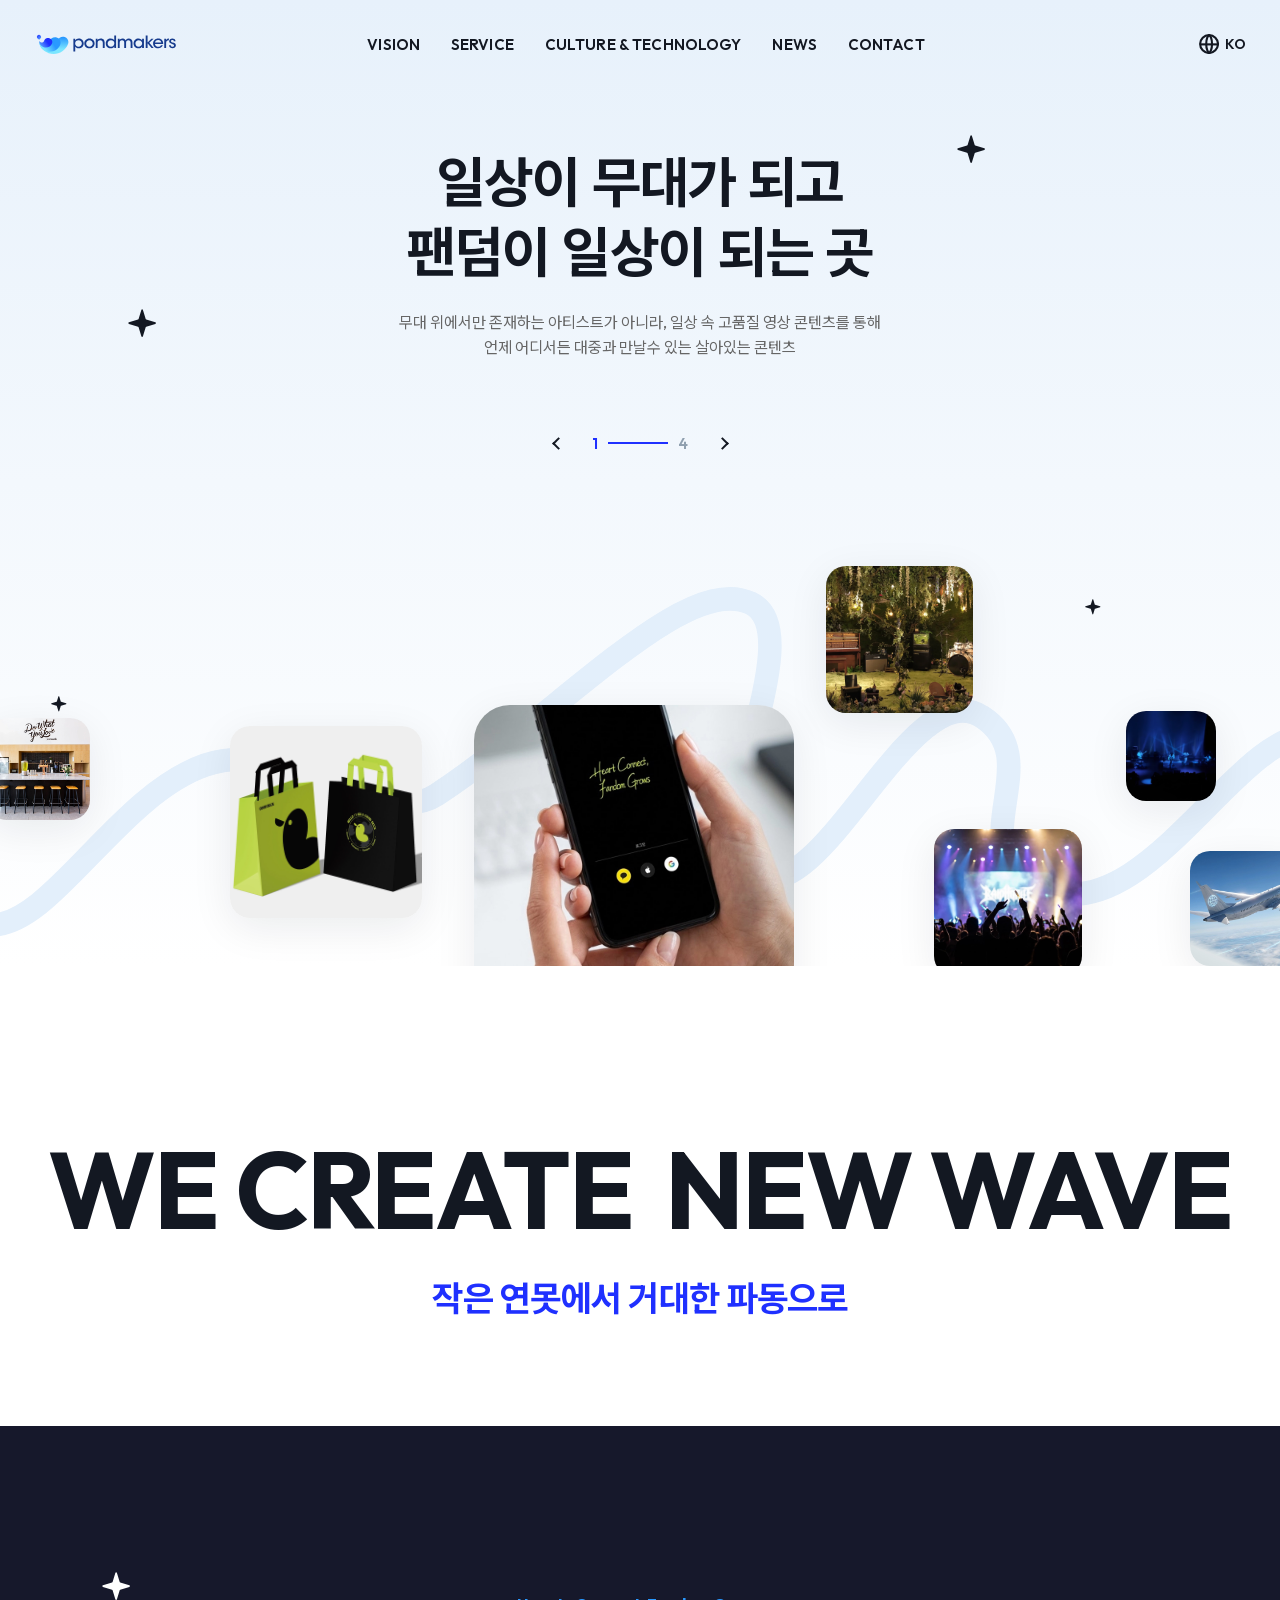
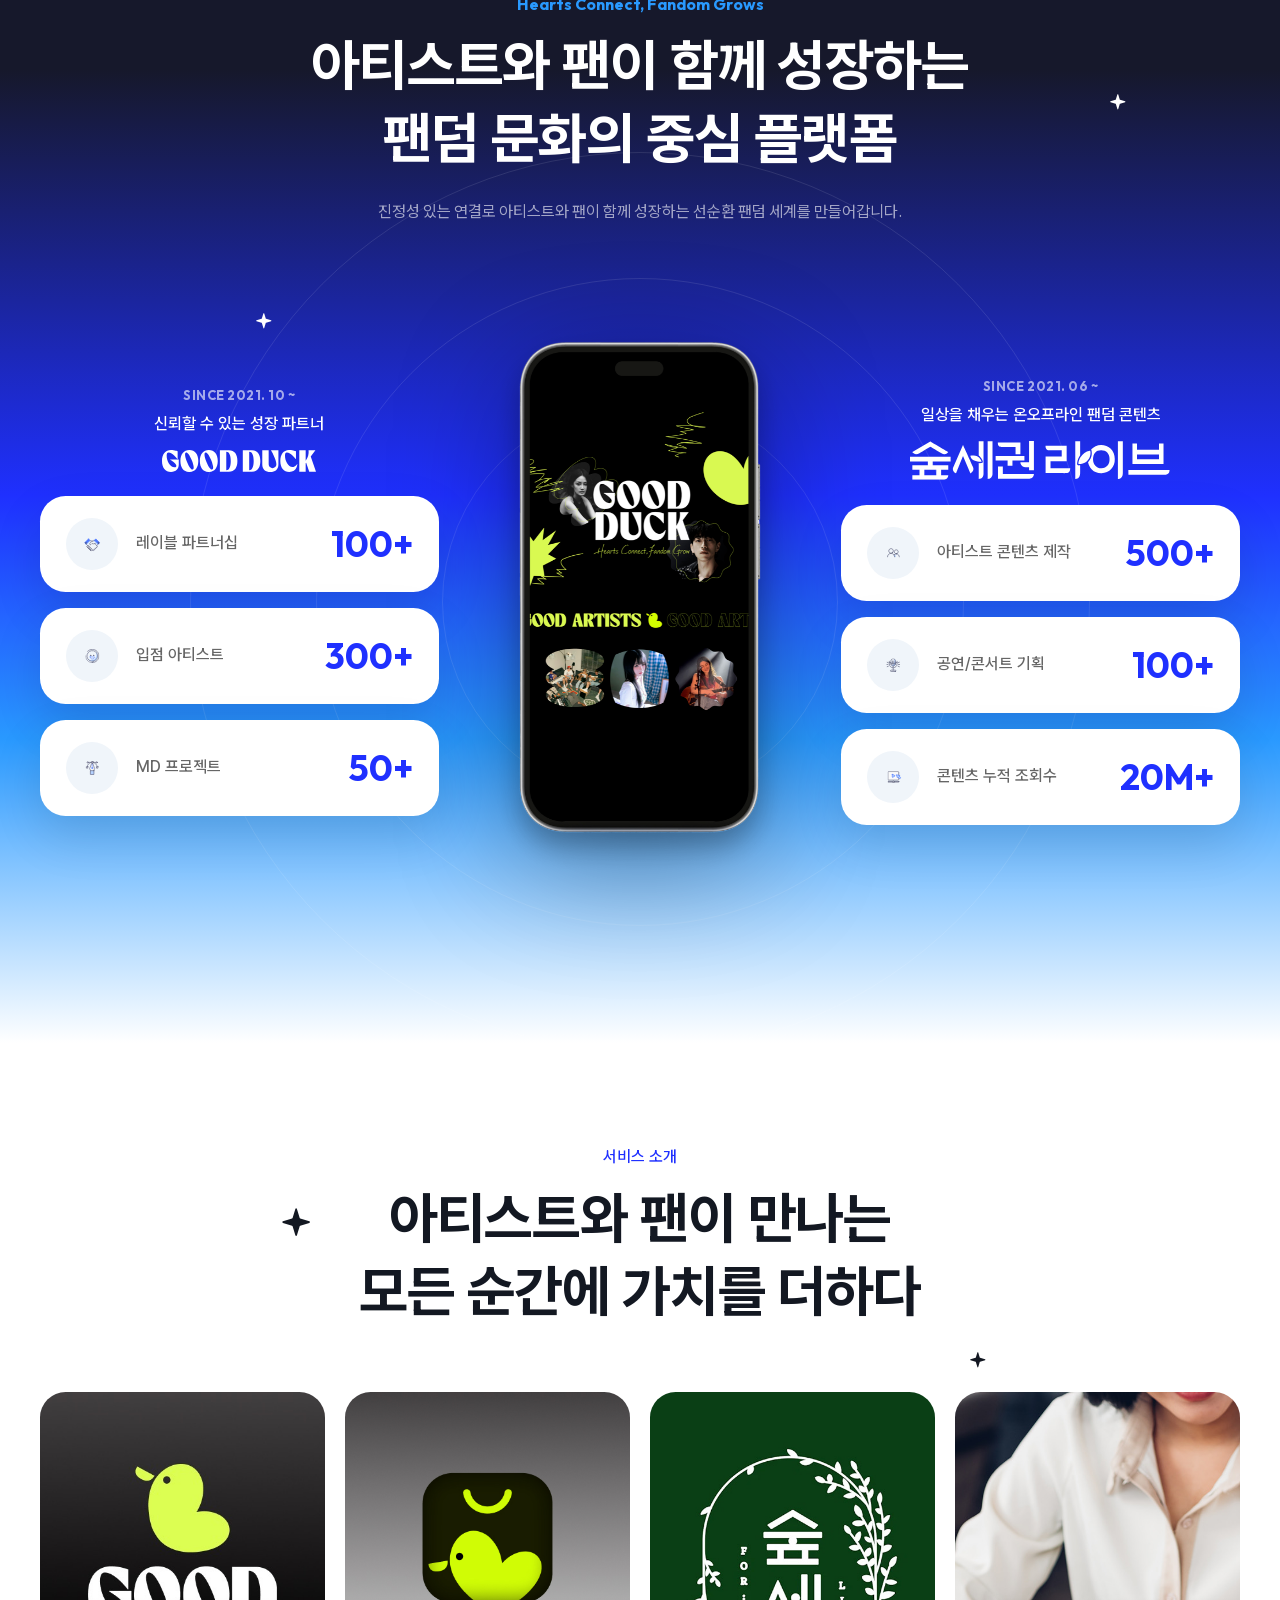
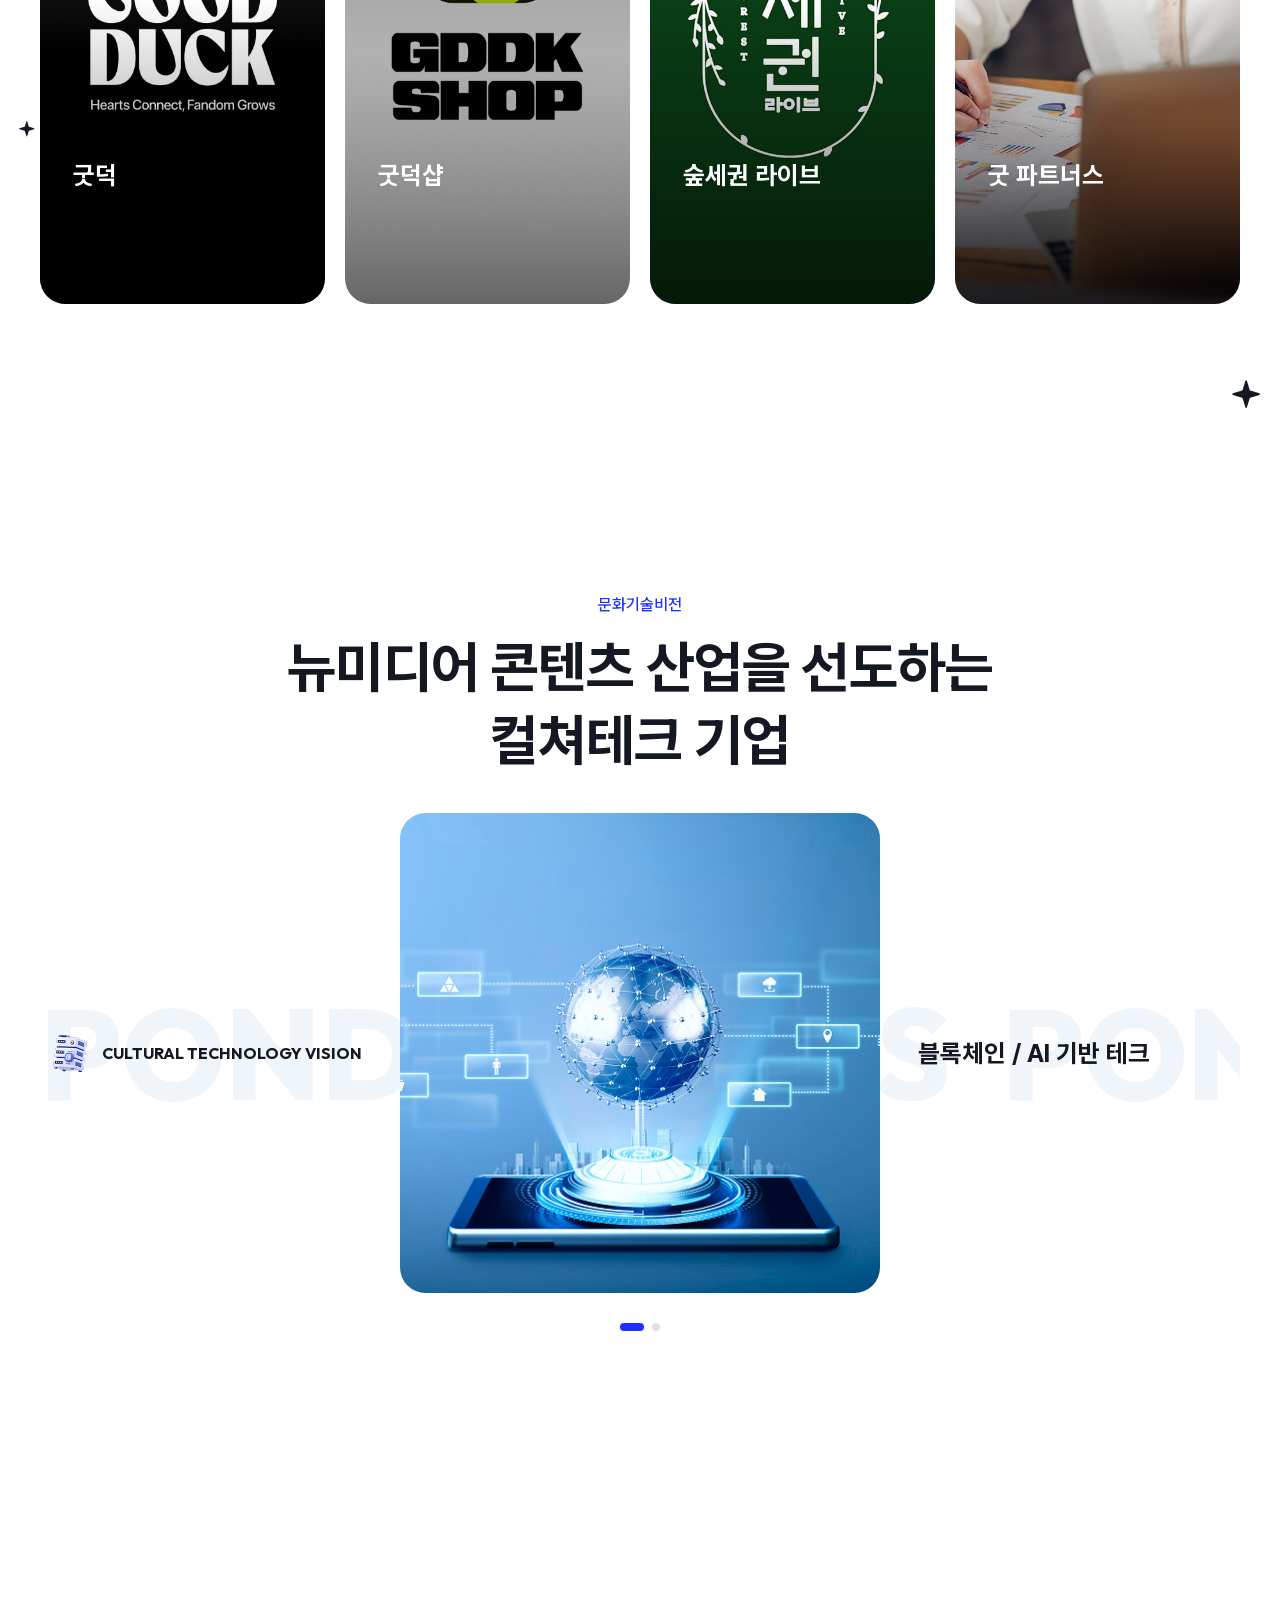
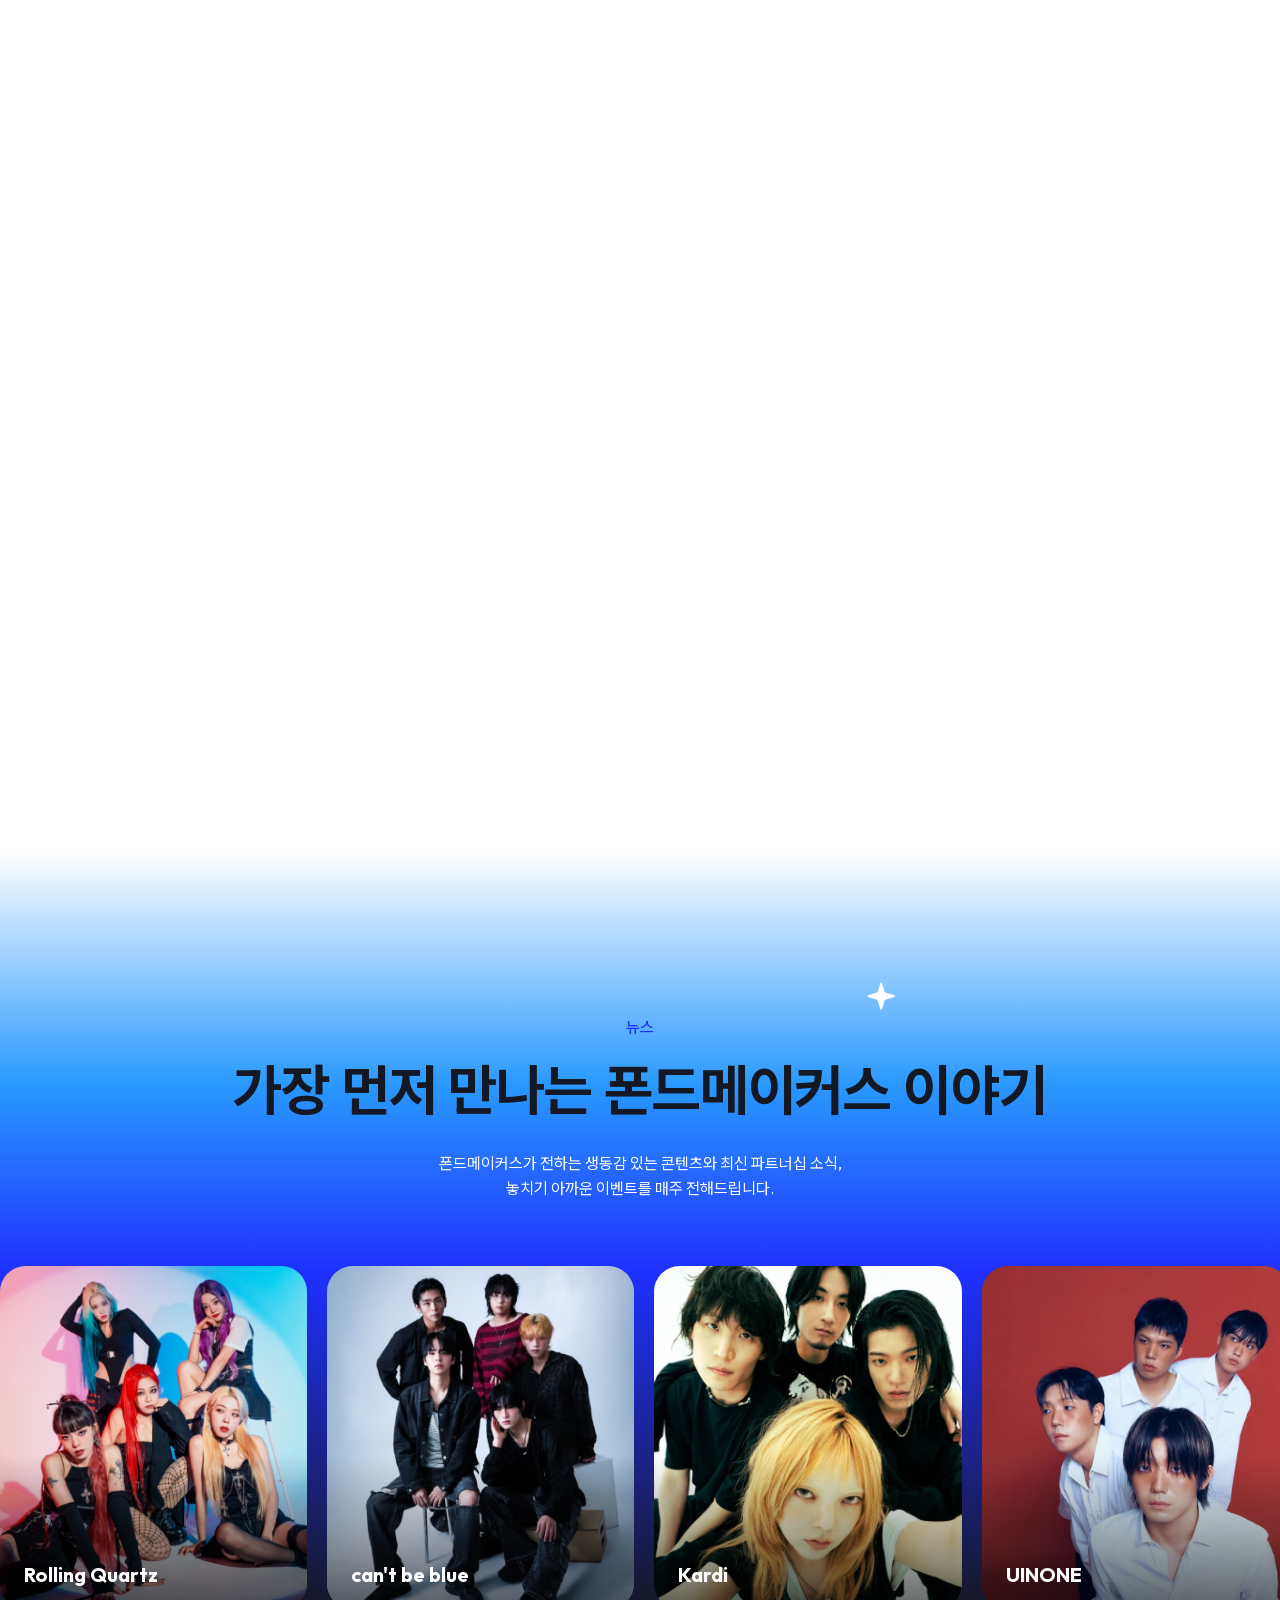
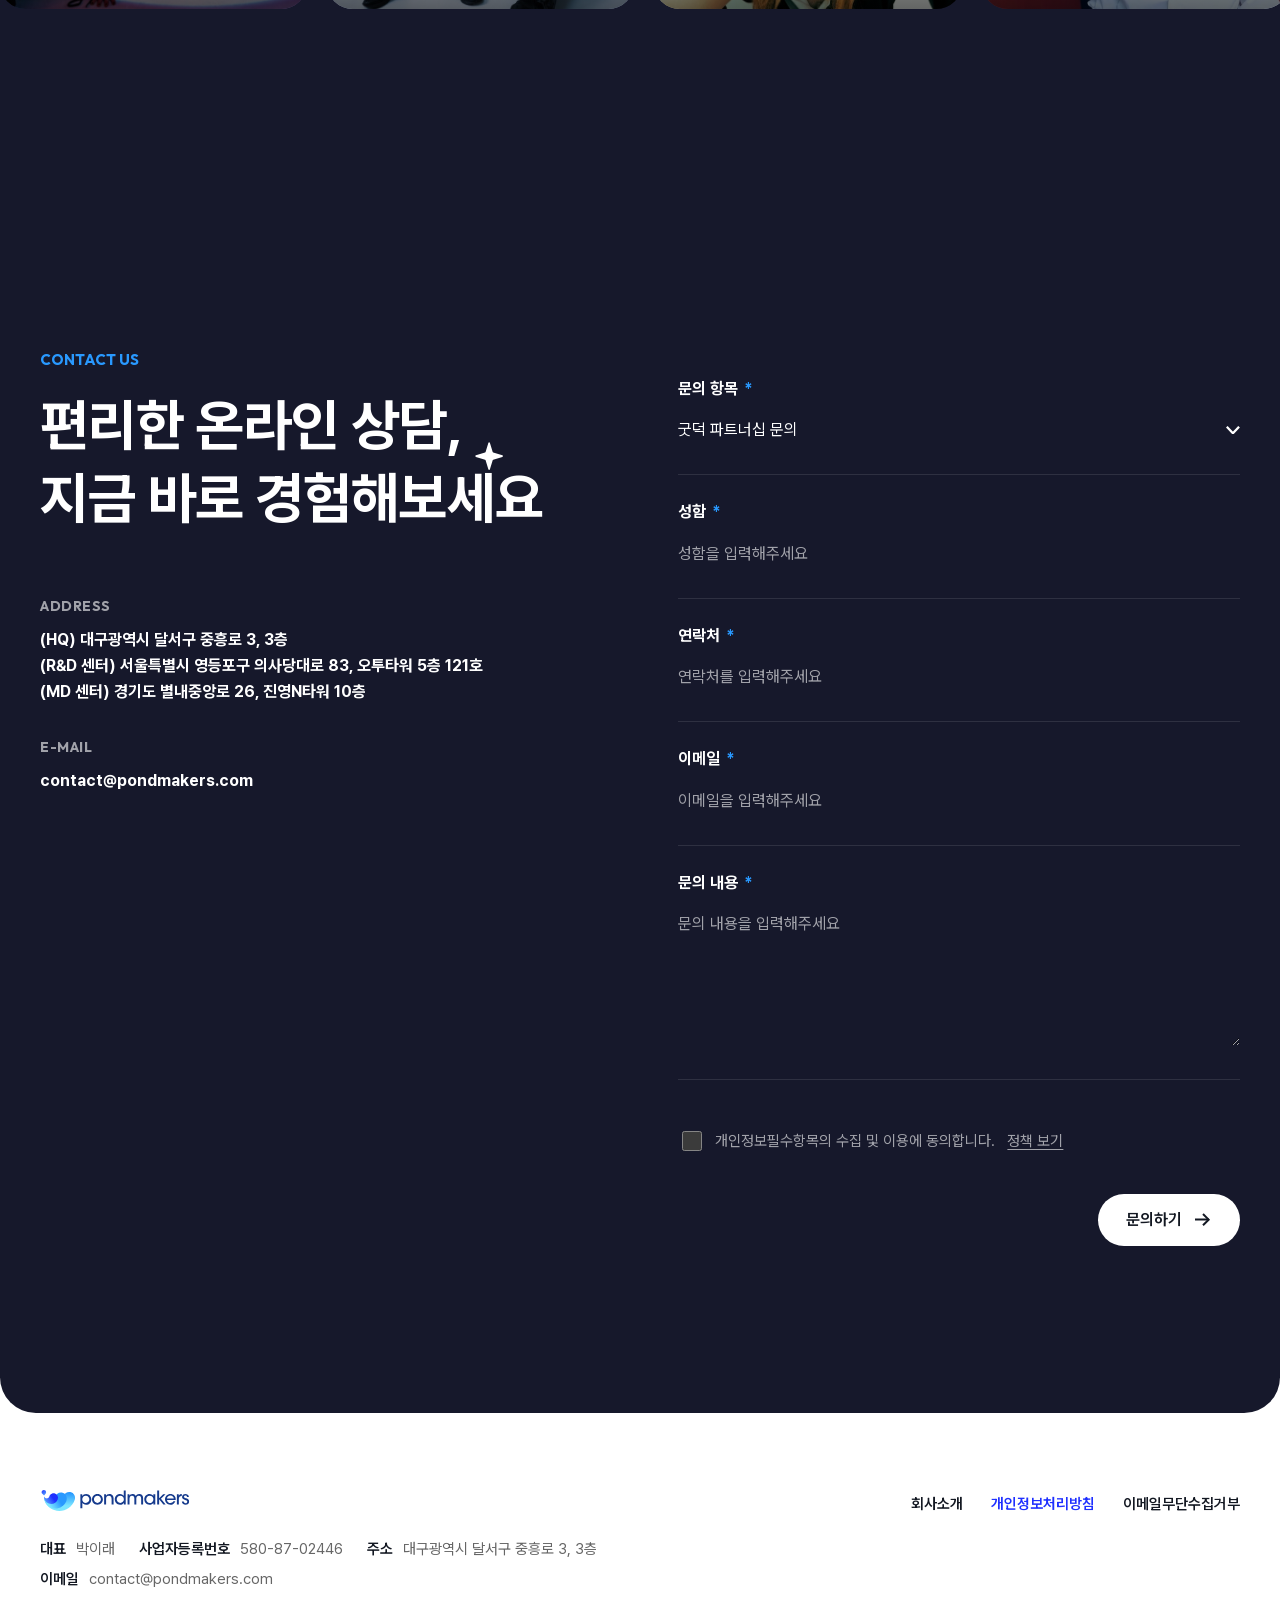
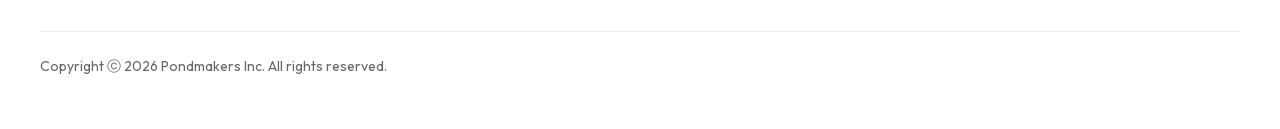
==== commit a8d1028c: "서비스 소개 굿덕·굿덕샵 카드 이미지 교체 굿덕 그림 가장자리의 밝은 선 1~4px은 잘라 냈다. 좁은 화면에서는 굿덕샵 로고도 카드 위쪽에 작게 둔다.  Co-Authored-B" ====
--- a/index.html
+++ b/index.html
@@ -262,8 +262,9 @@
   .stat-col.right { grid-column: 2; grid-row: 2; }
   .cards { flex-direction: column; height: auto; }
   .card { height: 360px; flex: none; }
-  /* 굿덕 로고 그림이 아래 설명 글과 겹치지 않게 위쪽에 작게. 바깥 배경은 그림 가장자리 색(위 회색→아래 검정)을 이어 붙인다 */
-  .card:nth-child(1) .bg { background: url(assets/img/service01.jpg) center top / auto 52% no-repeat, linear-gradient(180deg, #433f40, #000 27%); }
+  /* 굿덕·굿덕샵 로고 그림이 아래 설명 글과 겹치지 않게 위쪽에 작게. 바깥 배경은 그림 가장자리 색을 이어 붙인다(굿덕 회색→검정, 굿덕샵 회색→흰색) */
+  .card:nth-child(1) .bg { background: url(assets/img/service01.jpg) center top / auto 52% no-repeat, linear-gradient(180deg, #424041, #000 27%); }
+  .card:nth-child(2) .bg { background: url(assets/img/service02.jpg) center top / auto 52% no-repeat, linear-gradient(180deg, #424041, #c3c3c3 26%, #fff 52%); }
   .inquiry .wrap { grid-template-columns: 1fr; }
   .tech-col { min-height: 7em; }
   .tech-tags > * { font-size: var(--t-14); }
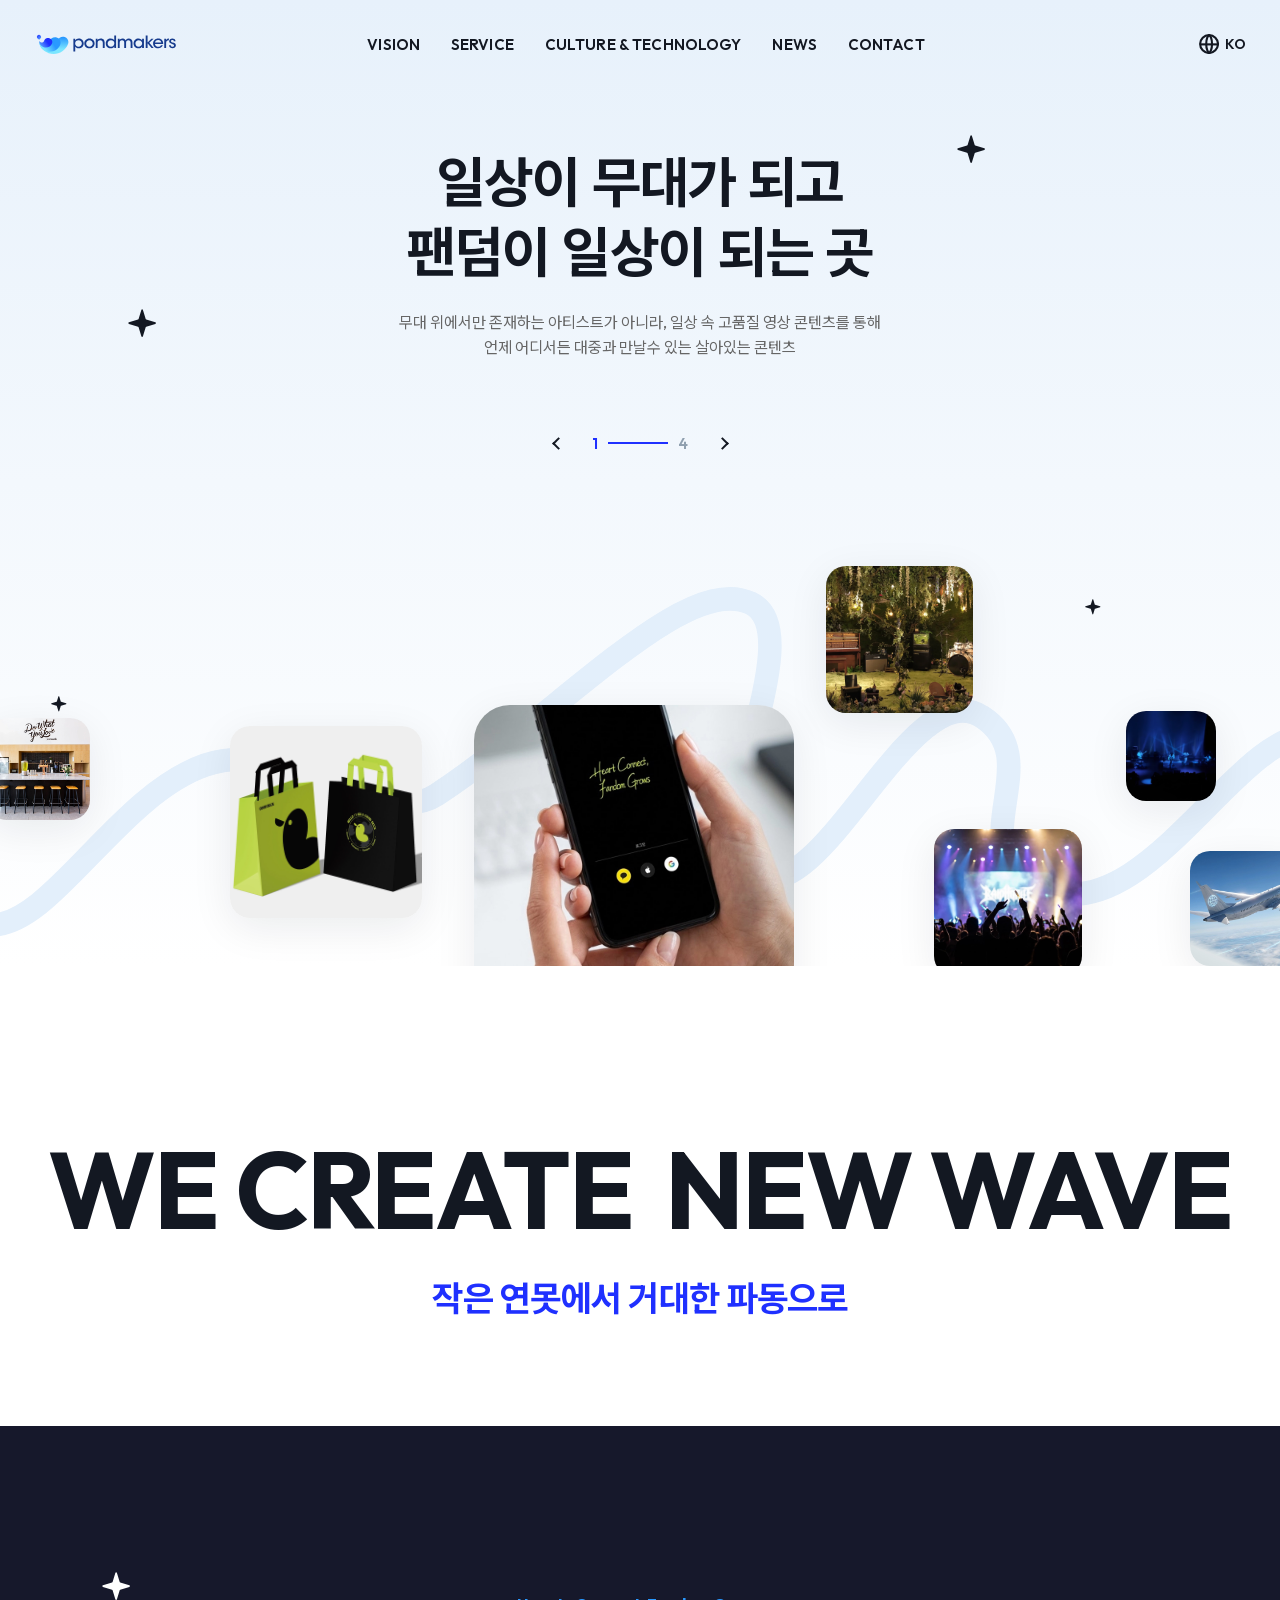
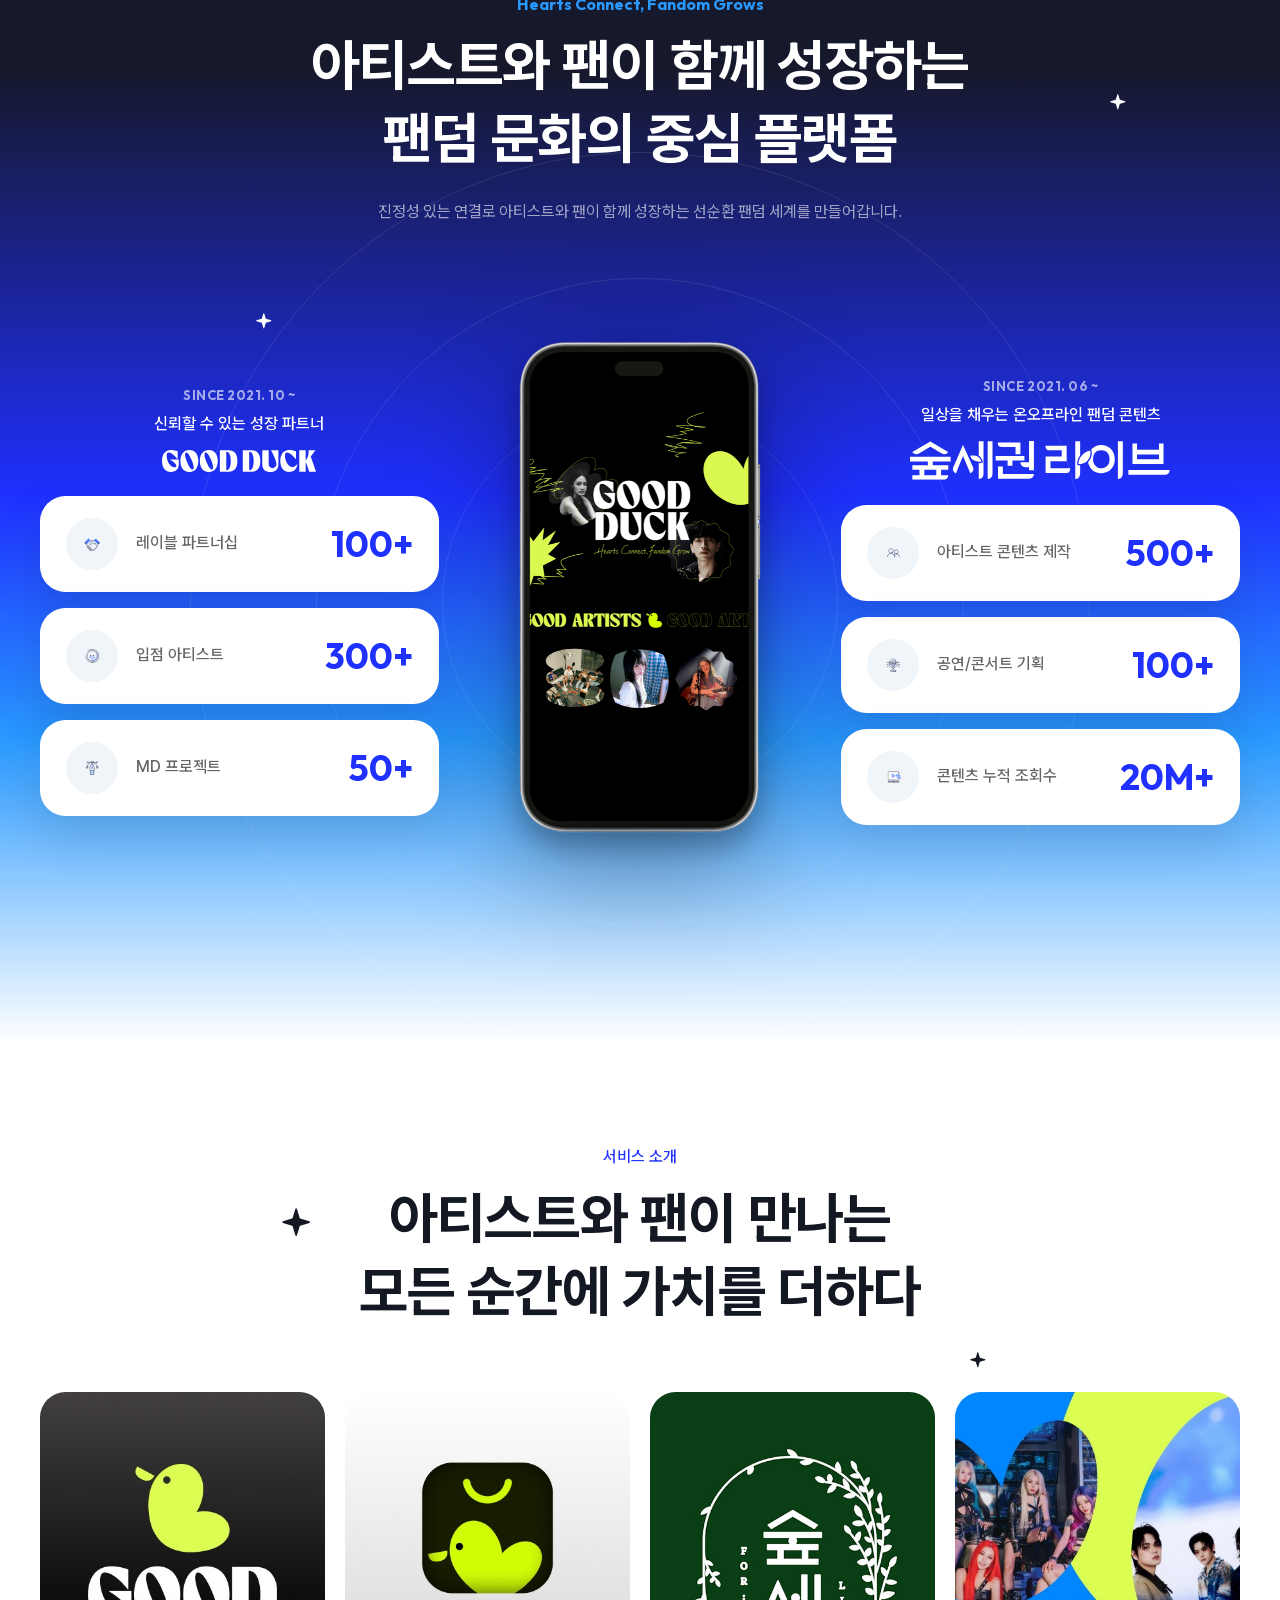
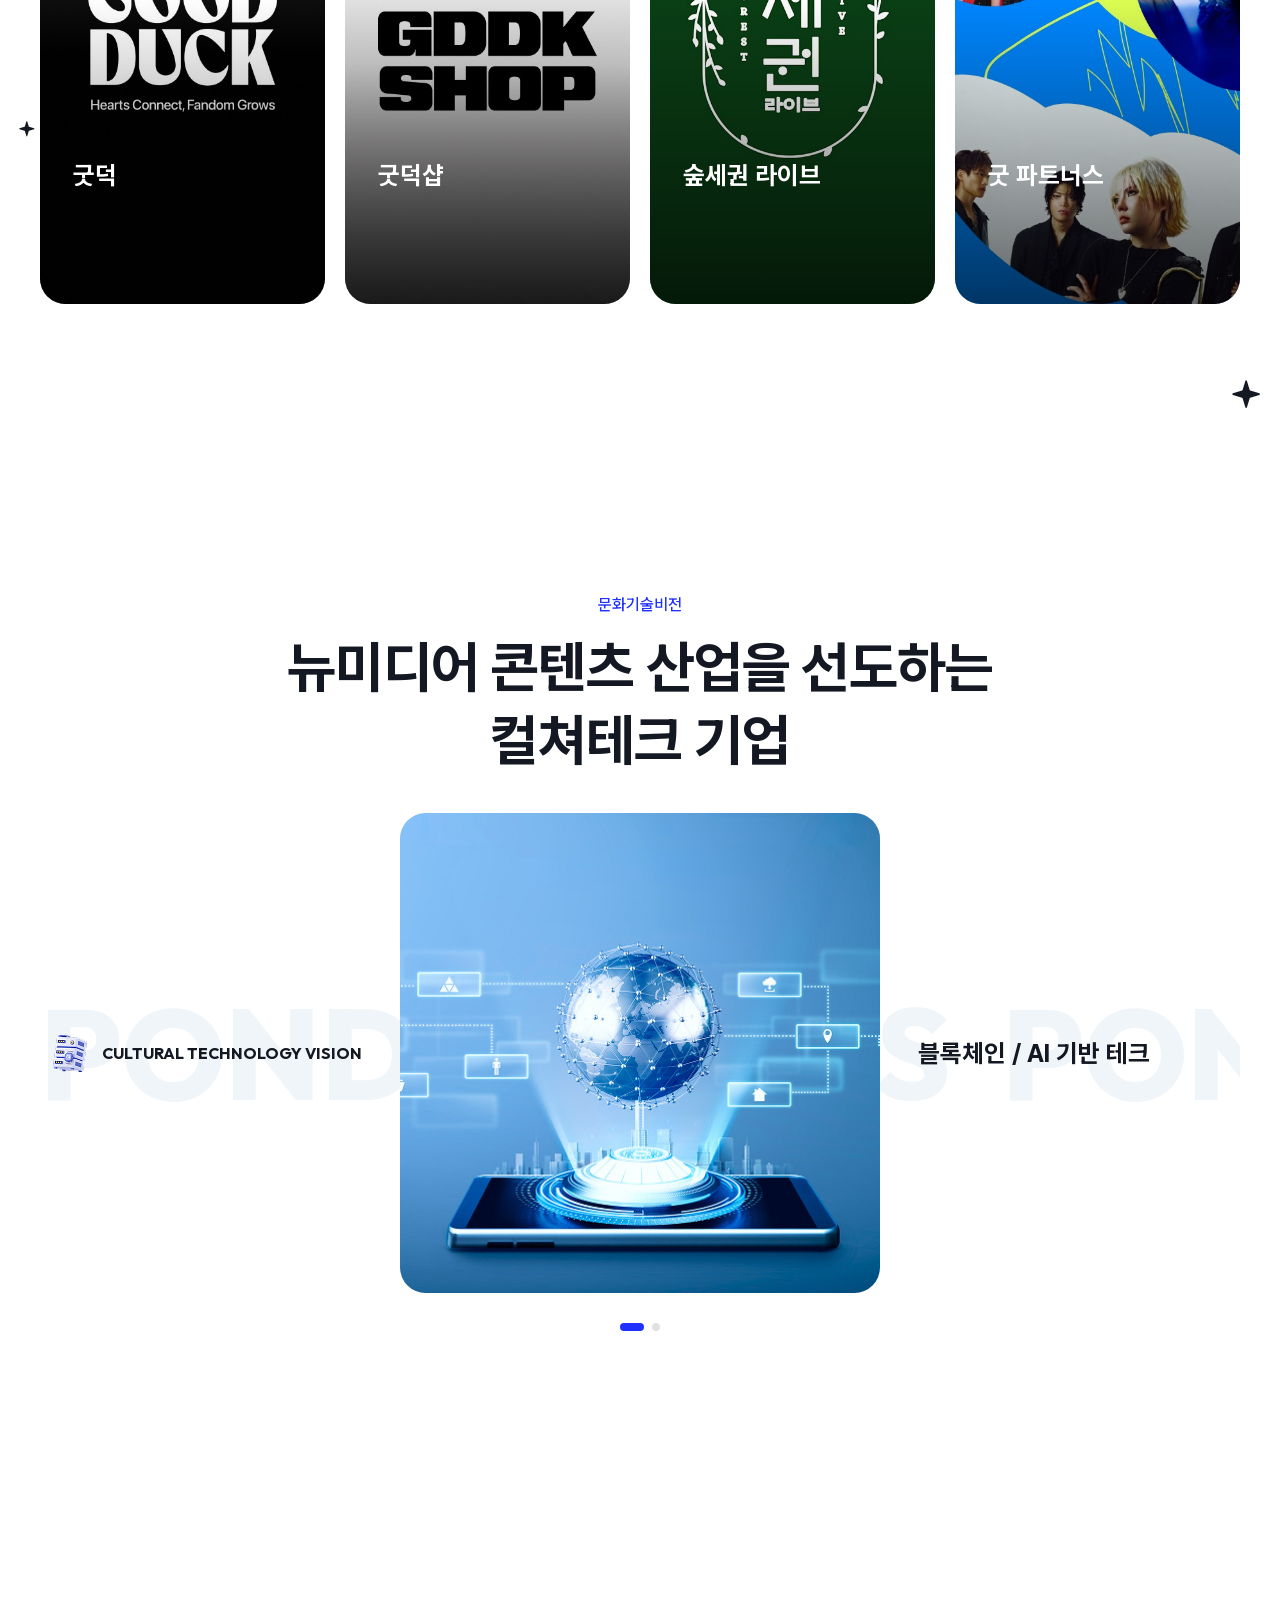
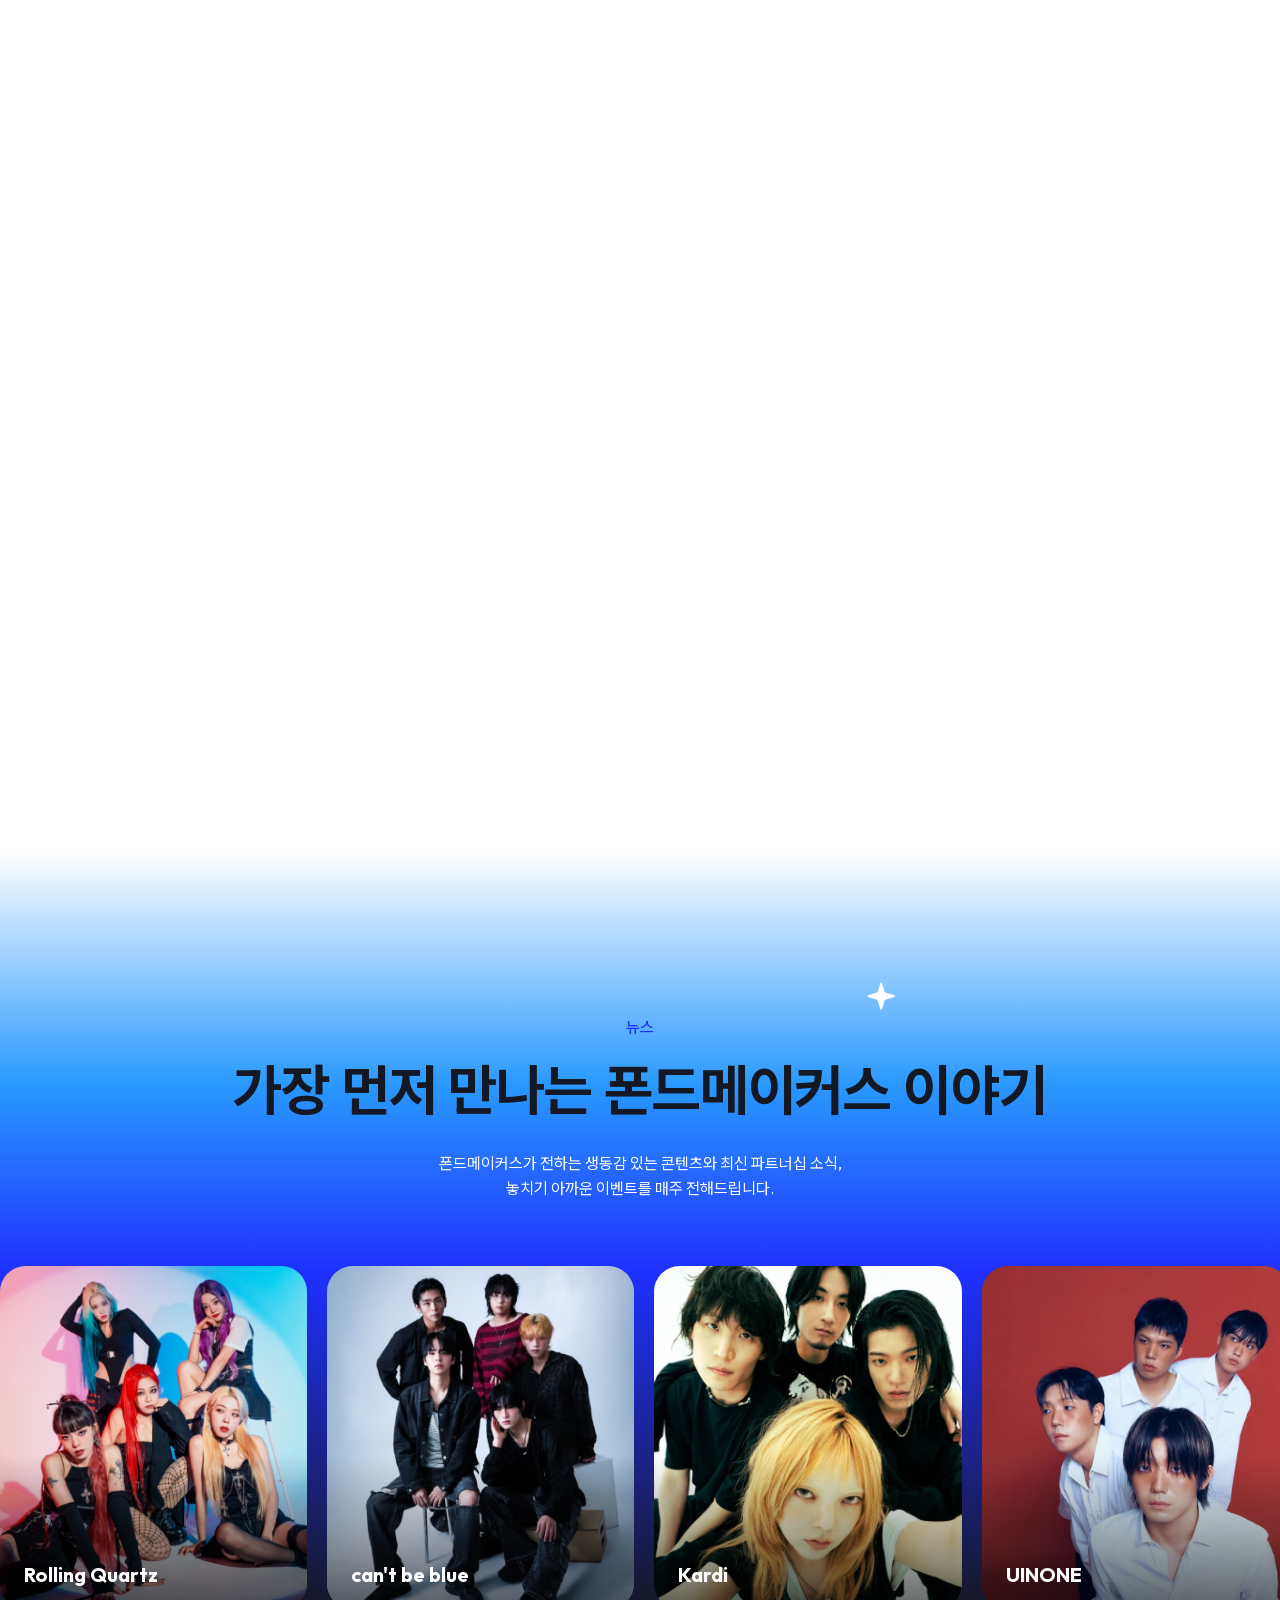
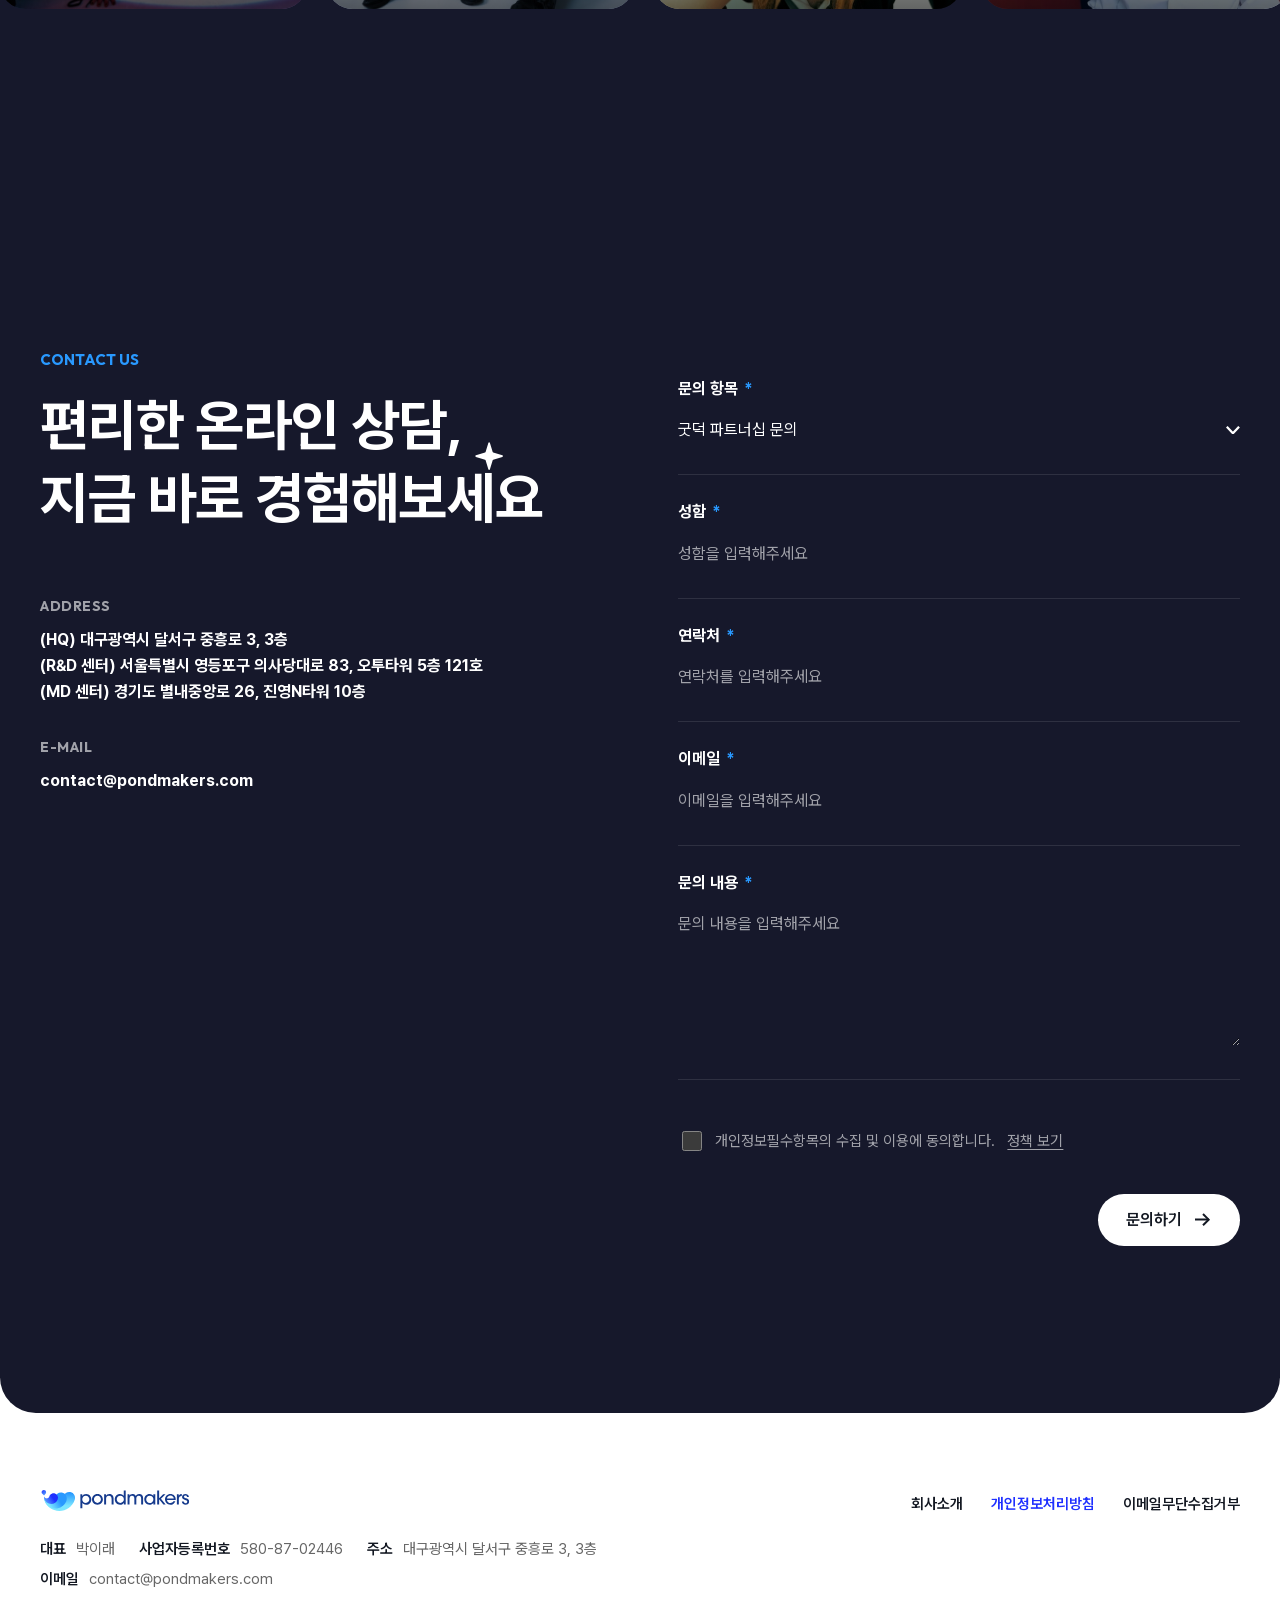
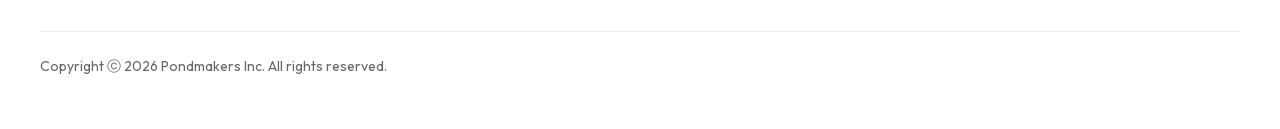
==== commit b3602783: "서비스 소개 굿덕샵·굿 파트너스 카드 이미지 교체 두 그림 모두 가장자리의 밝은 선은 잘라 냈다. 굿덕샵 그림이 위 흰색→아래 회색으로 바뀌어 좁은 화면의 바깥 배경색도 맞춘다. " ====
--- a/index.html
+++ b/index.html
@@ -262,9 +262,9 @@
   .stat-col.right { grid-column: 2; grid-row: 2; }
   .cards { flex-direction: column; height: auto; }
   .card { height: 360px; flex: none; }
-  /* 굿덕·굿덕샵 로고 그림이 아래 설명 글과 겹치지 않게 위쪽에 작게. 바깥 배경은 그림 가장자리 색을 이어 붙인다(굿덕 회색→검정, 굿덕샵 회색→흰색) */
+  /* 굿덕·굿덕샵 로고 그림이 아래 설명 글과 겹치지 않게 위쪽에 작게. 바깥 배경은 그림 가장자리 색을 이어 붙인다(굿덕 회색→검정, 굿덕샵 흰색→회색) */
   .card:nth-child(1) .bg { background: url(assets/img/service01.jpg) center top / auto 52% no-repeat, linear-gradient(180deg, #424041, #000 27%); }
-  .card:nth-child(2) .bg { background: url(assets/img/service02.jpg) center top / auto 52% no-repeat, linear-gradient(180deg, #424041, #c3c3c3 26%, #fff 52%); }
+  .card:nth-child(2) .bg { background: url(assets/img/service02.jpg) center top / auto 52% no-repeat, linear-gradient(180deg, #fff, #dcdcdc 26%, #c4c4c4 31%, #a5a3a4 36%, #828081 42%, #626061 47%, #424041 52%); }
   .inquiry .wrap { grid-template-columns: 1fr; }
   .tech-col { min-height: 7em; }
   .tech-tags > * { font-size: var(--t-14); }
